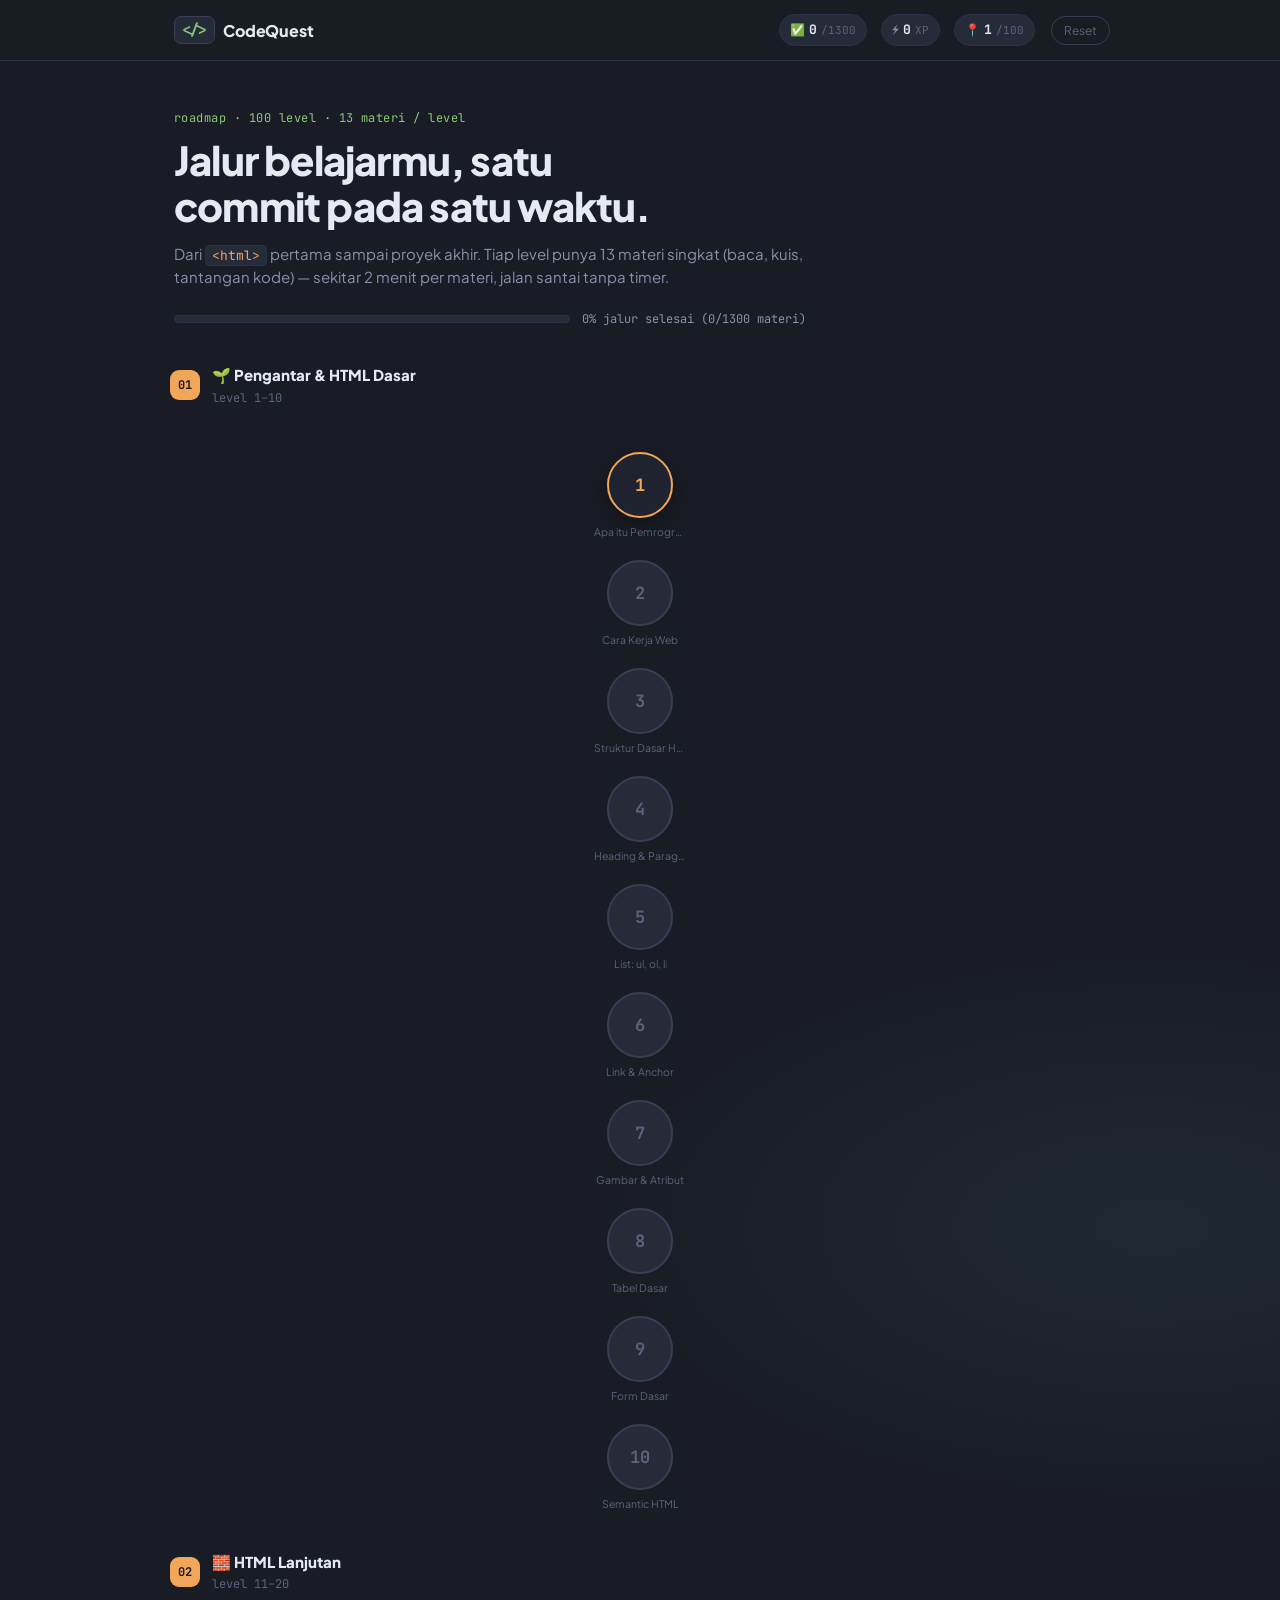
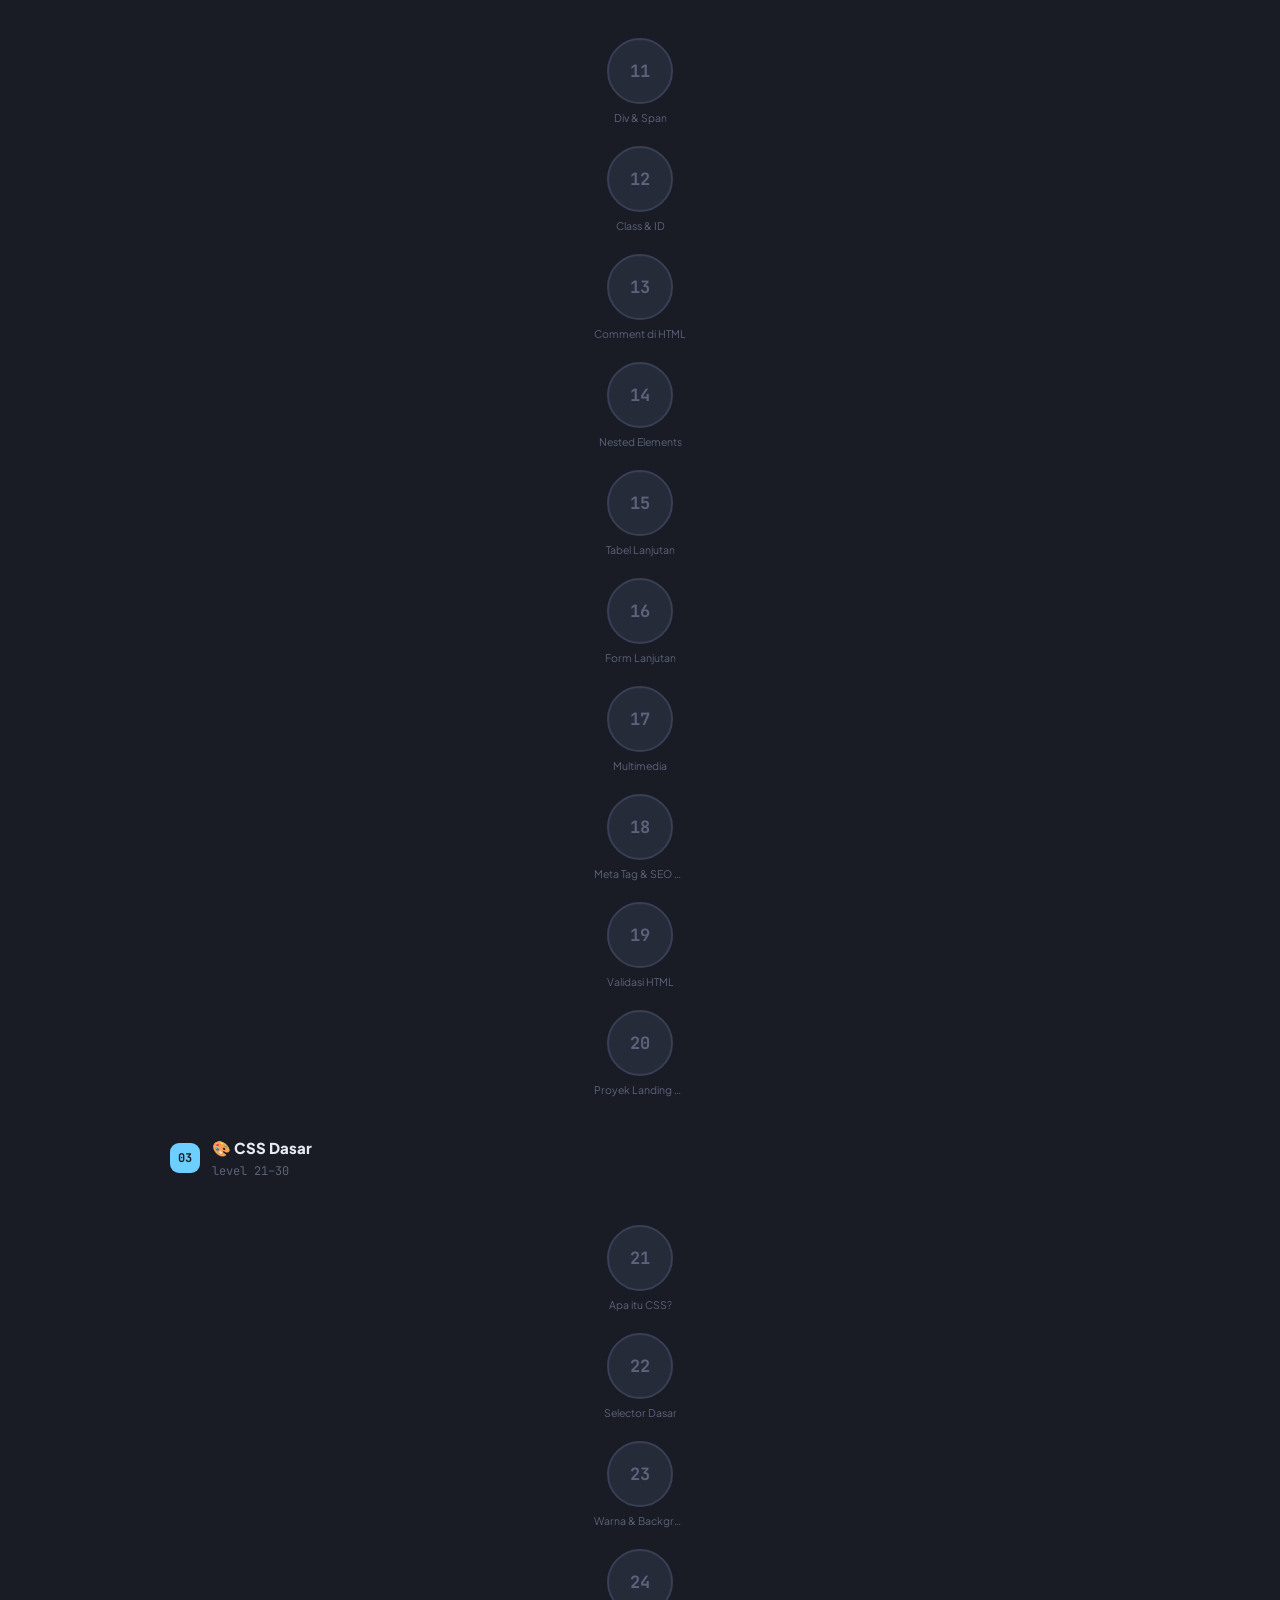
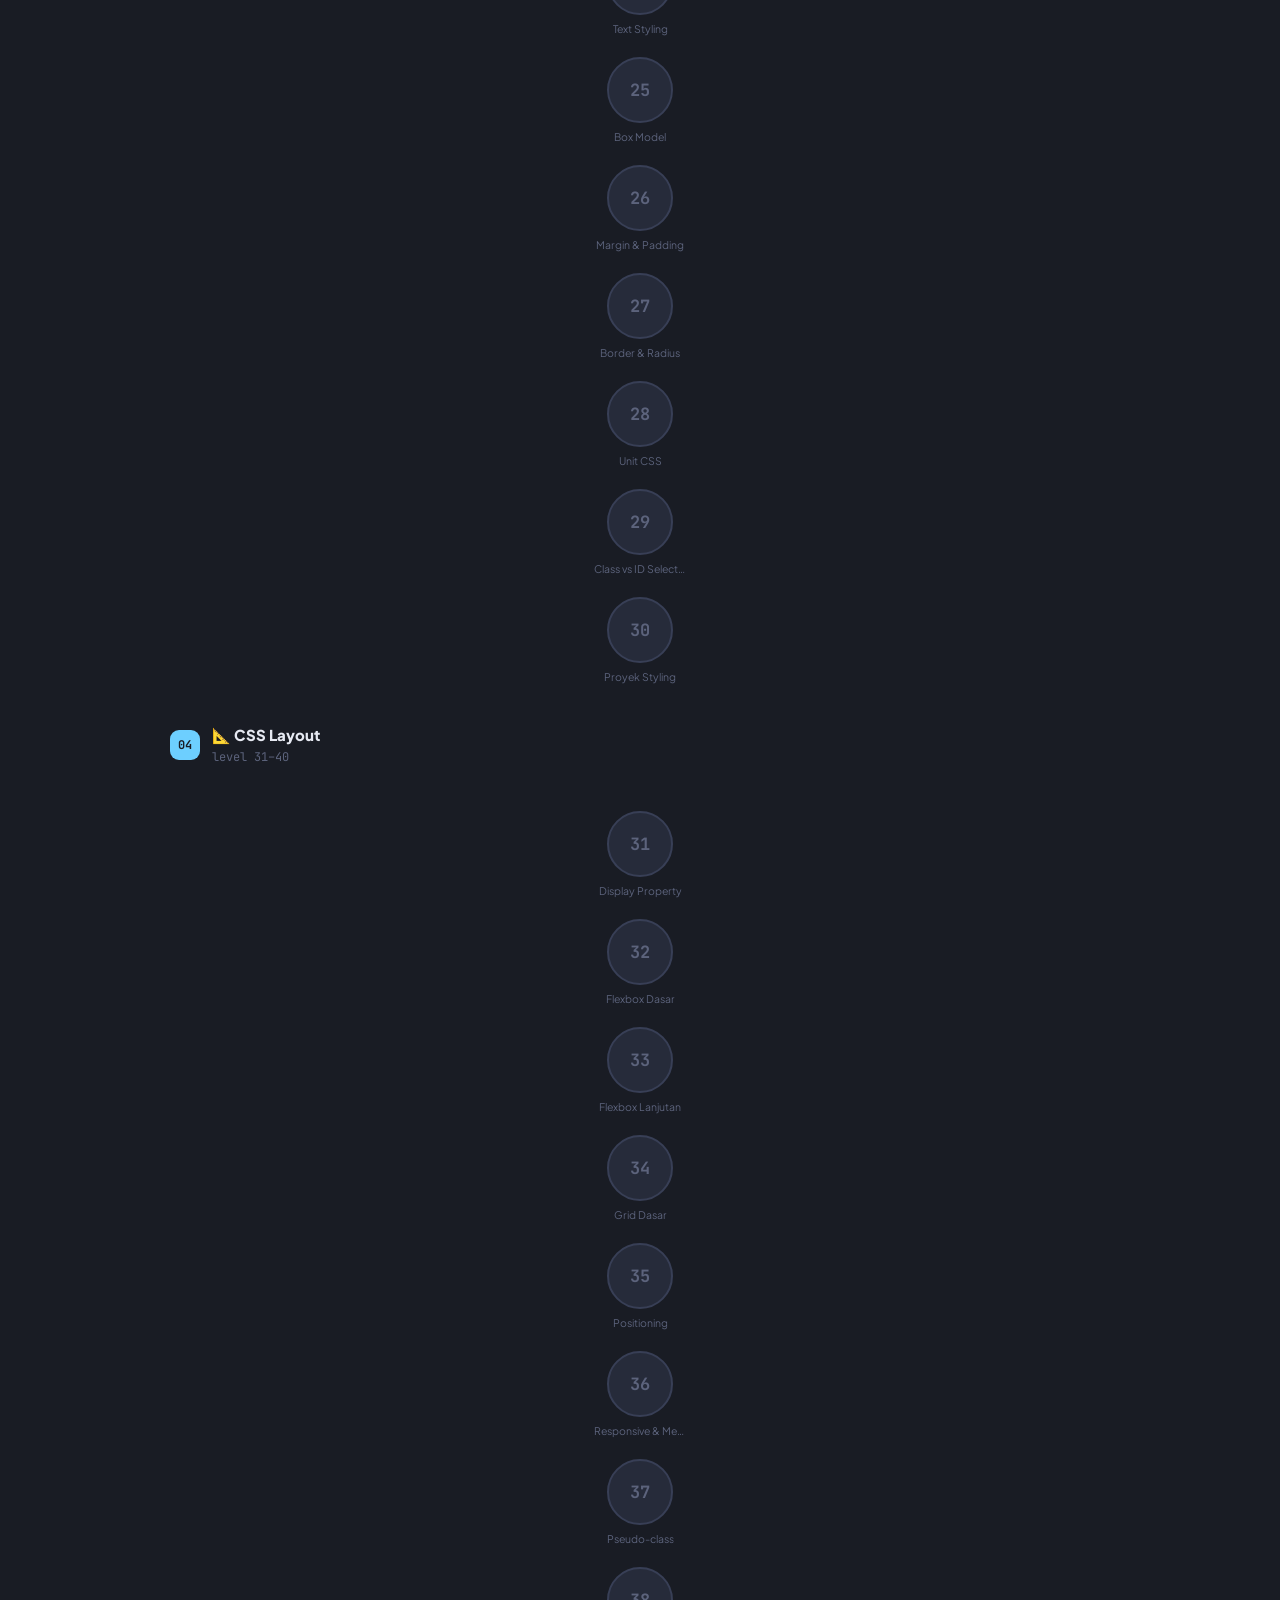
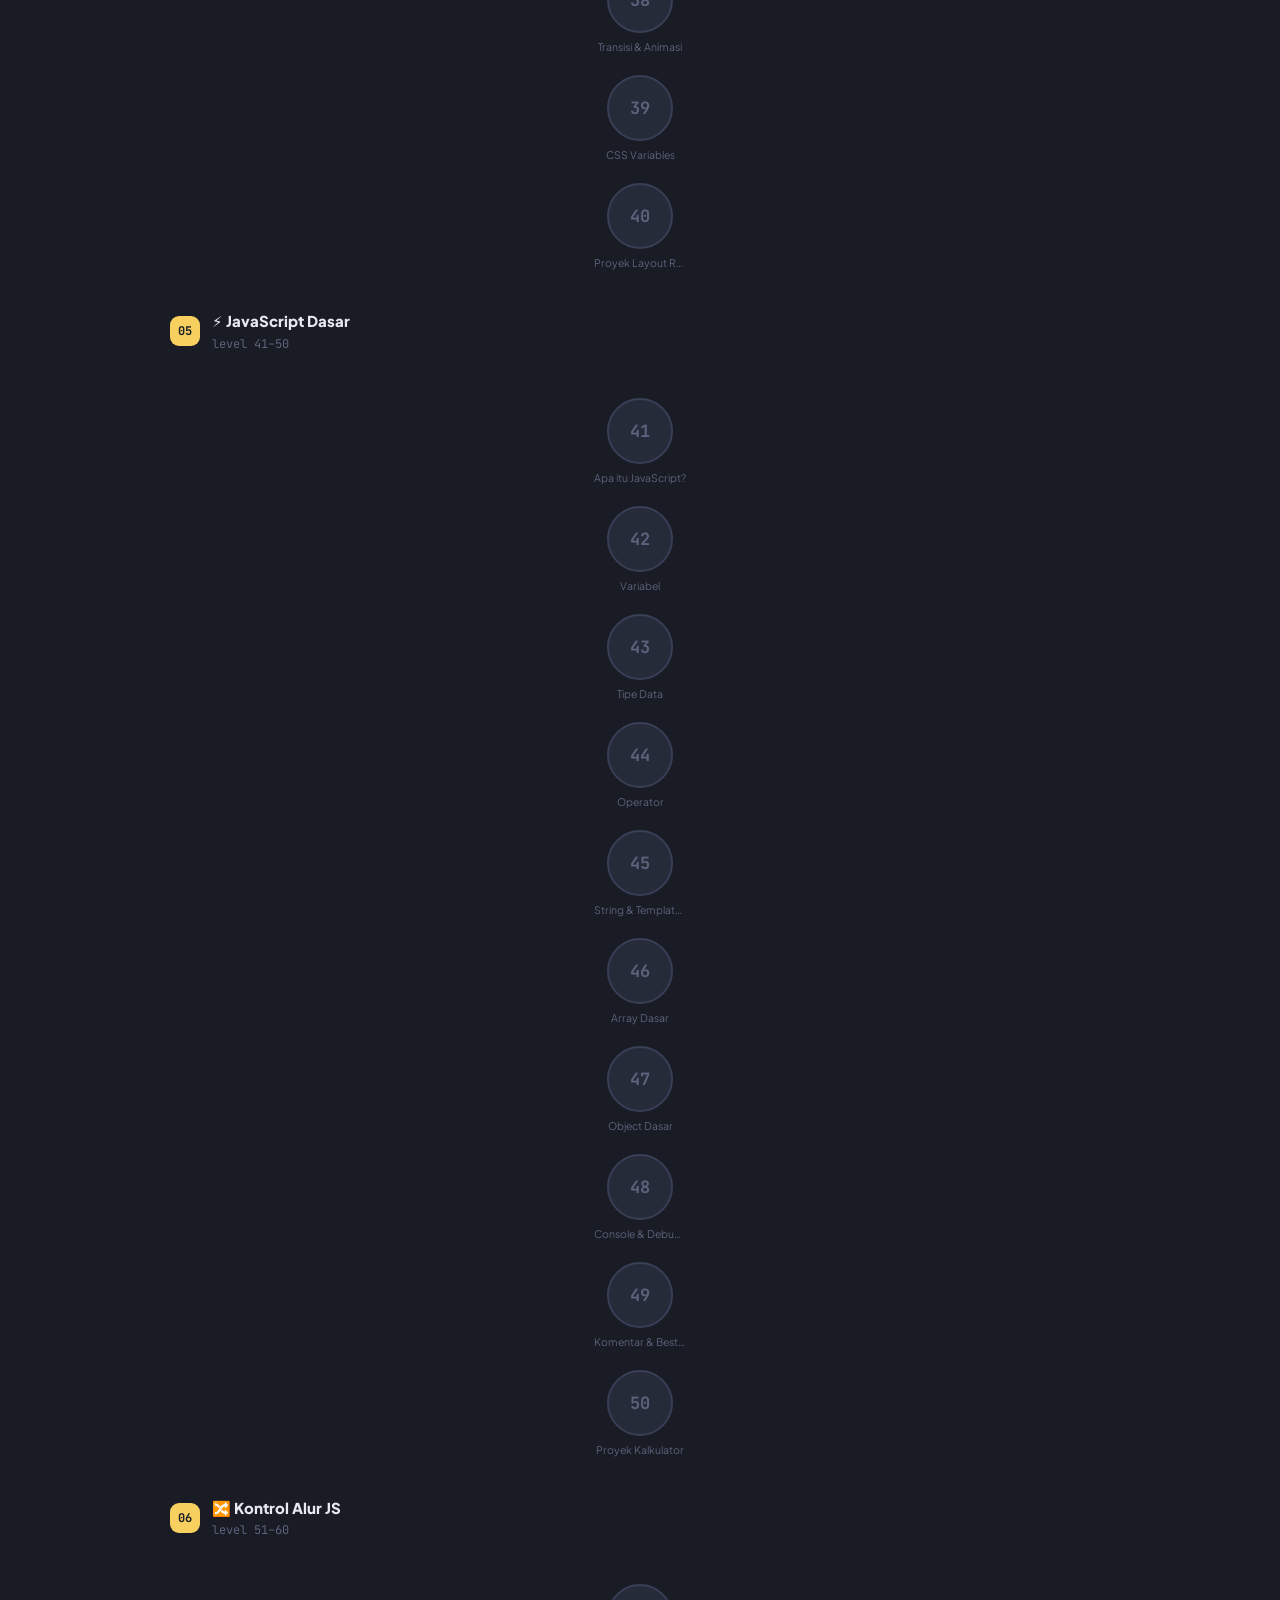
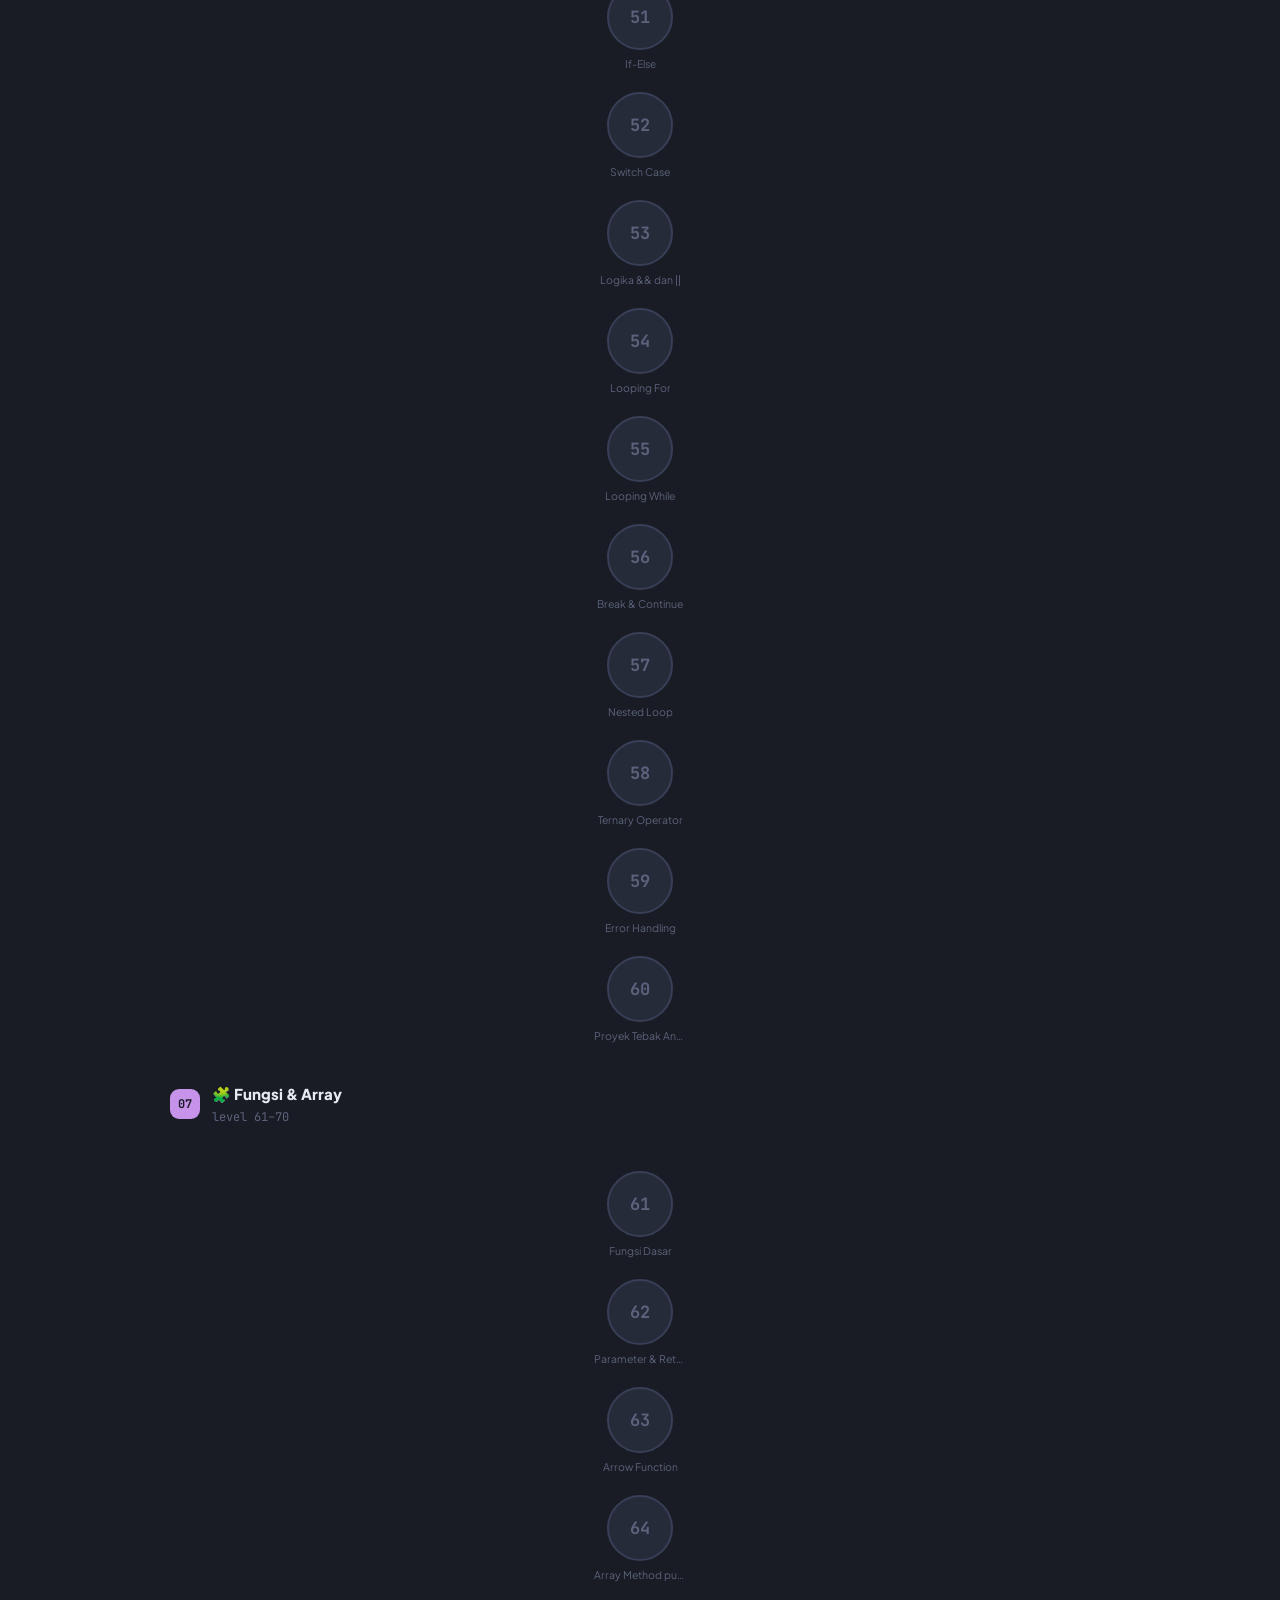
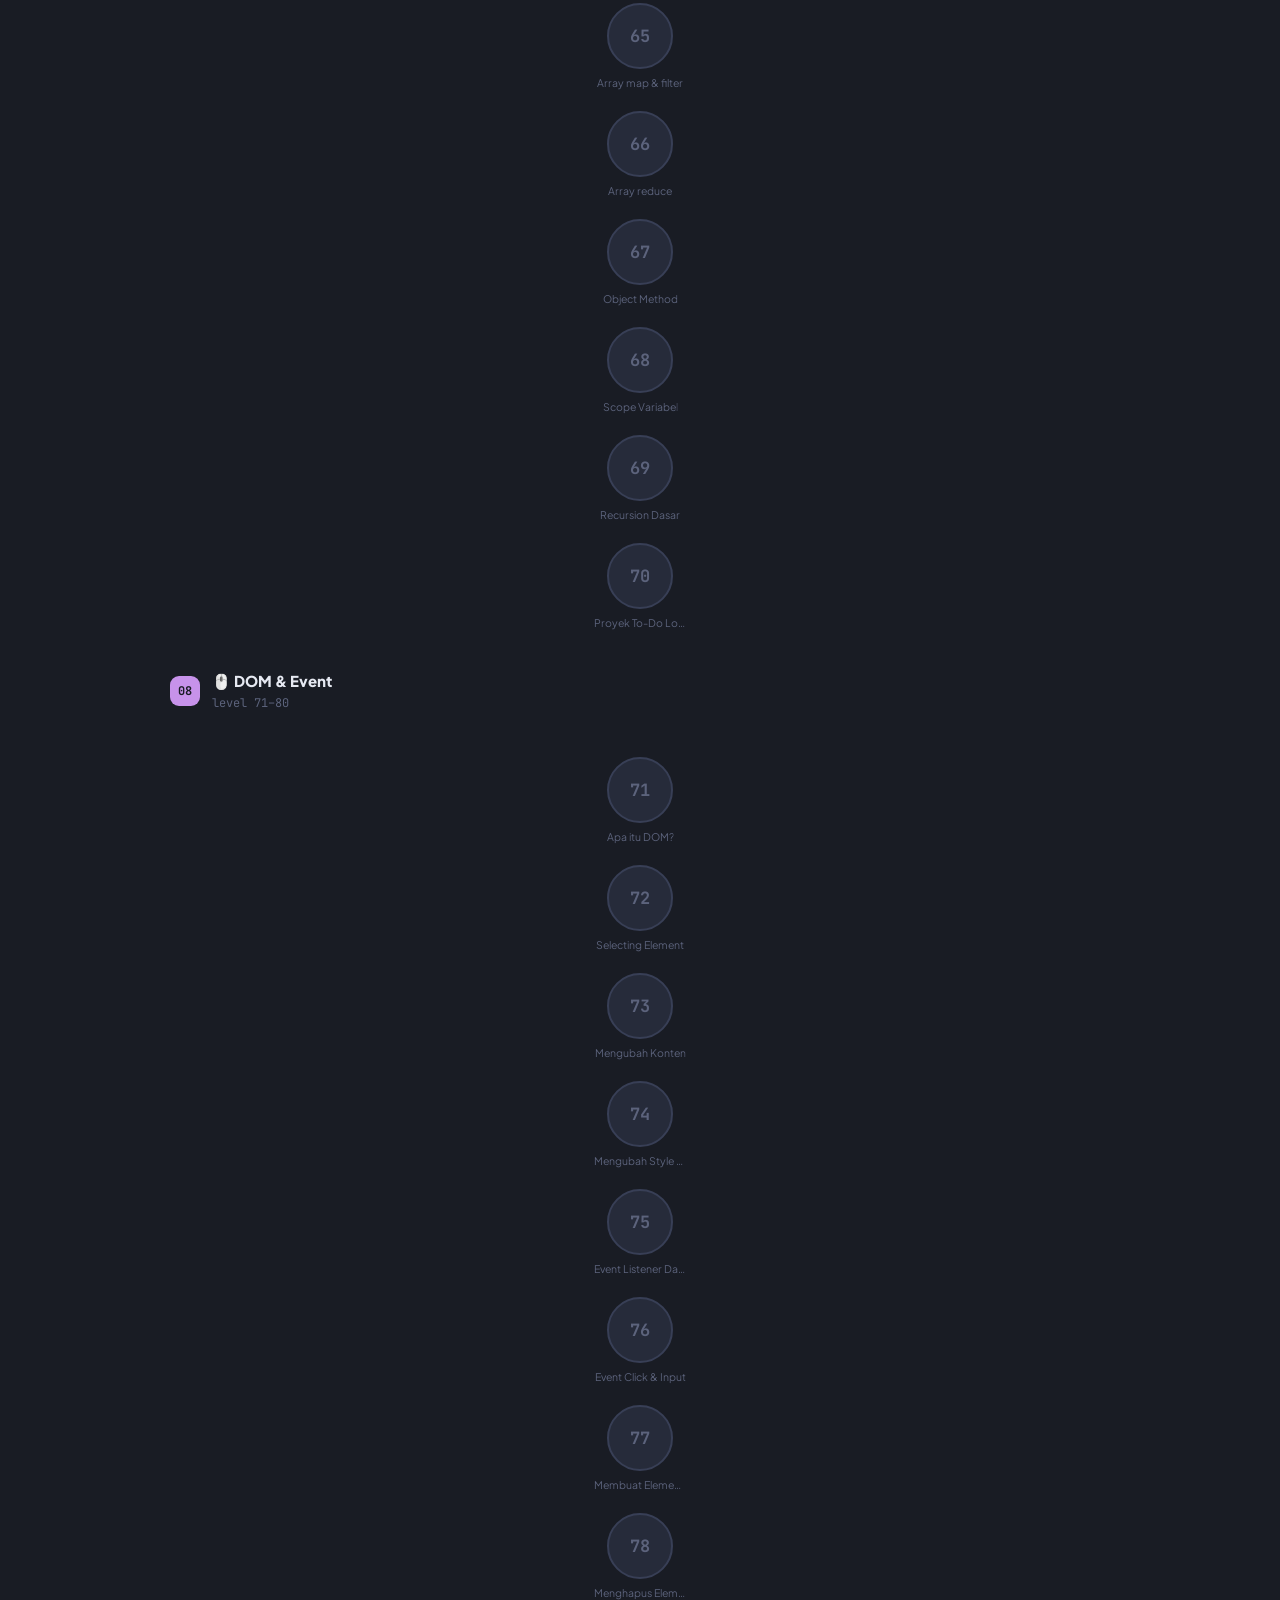
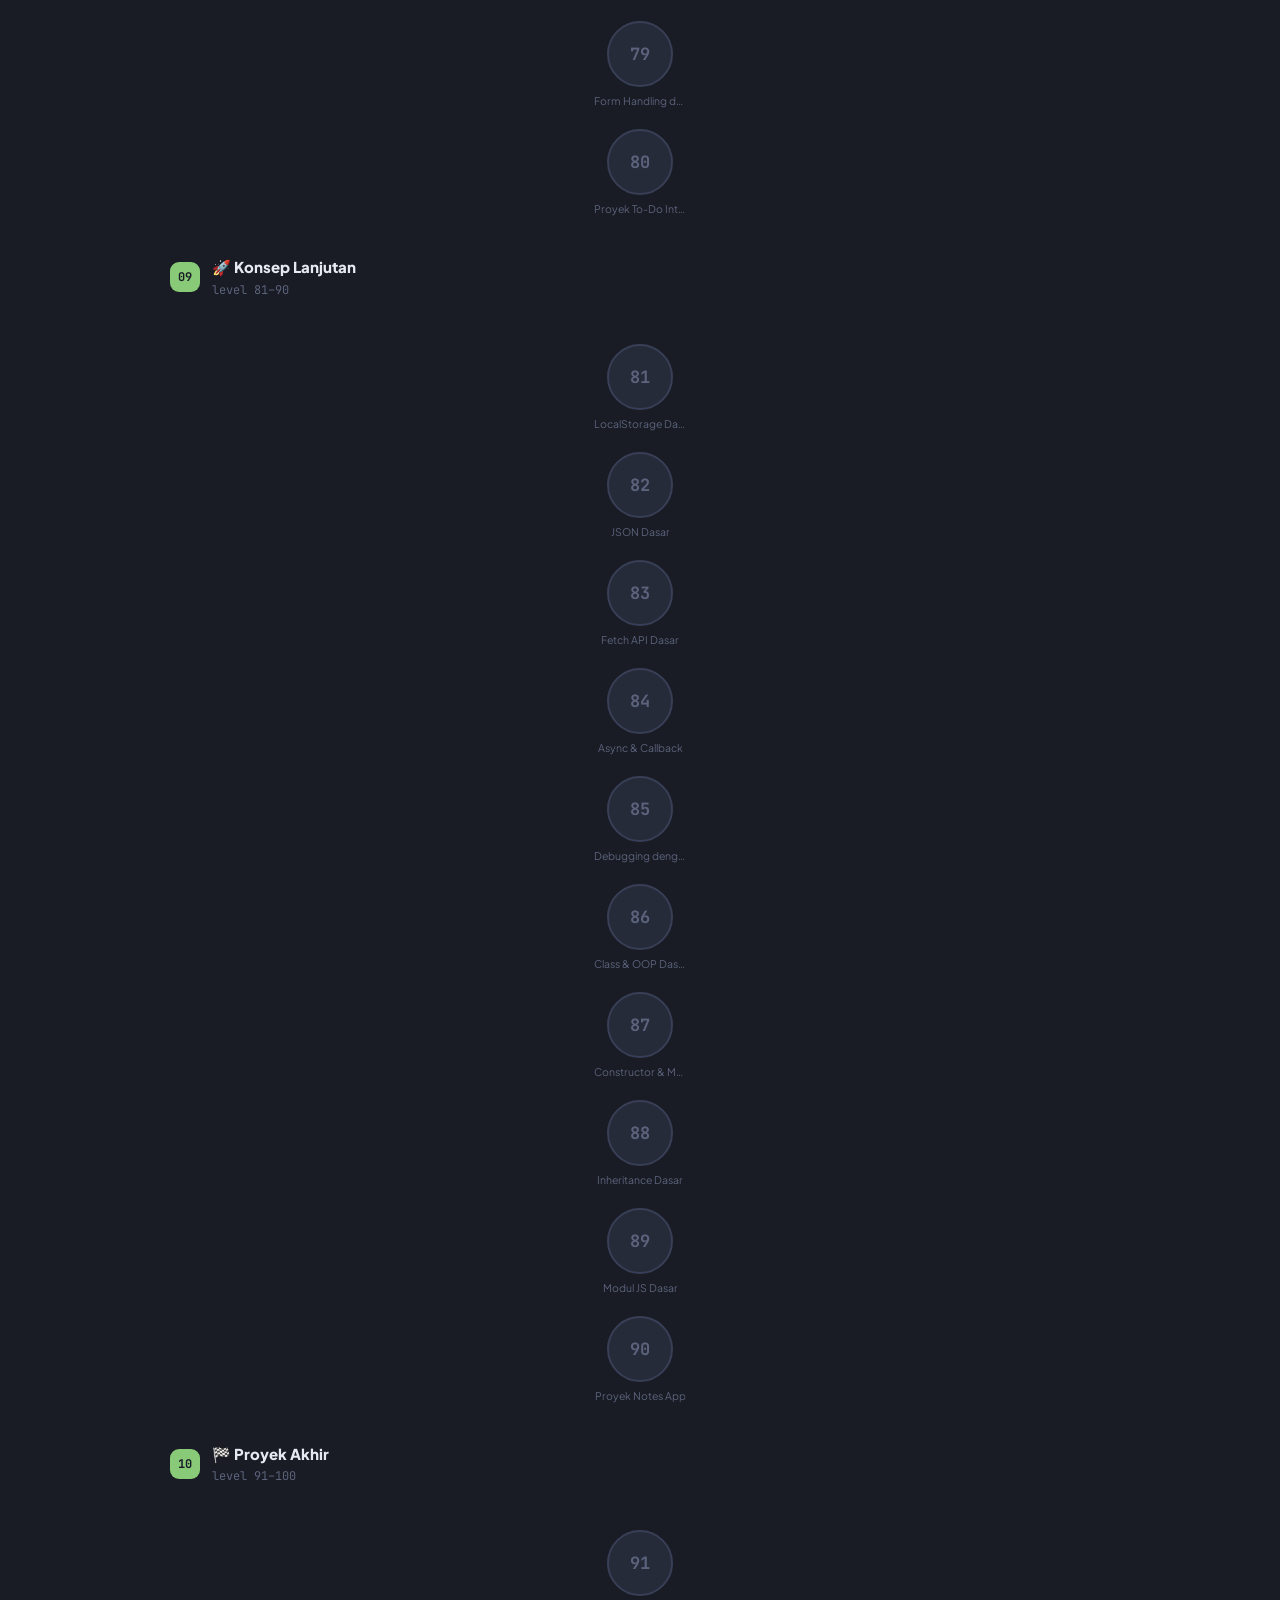
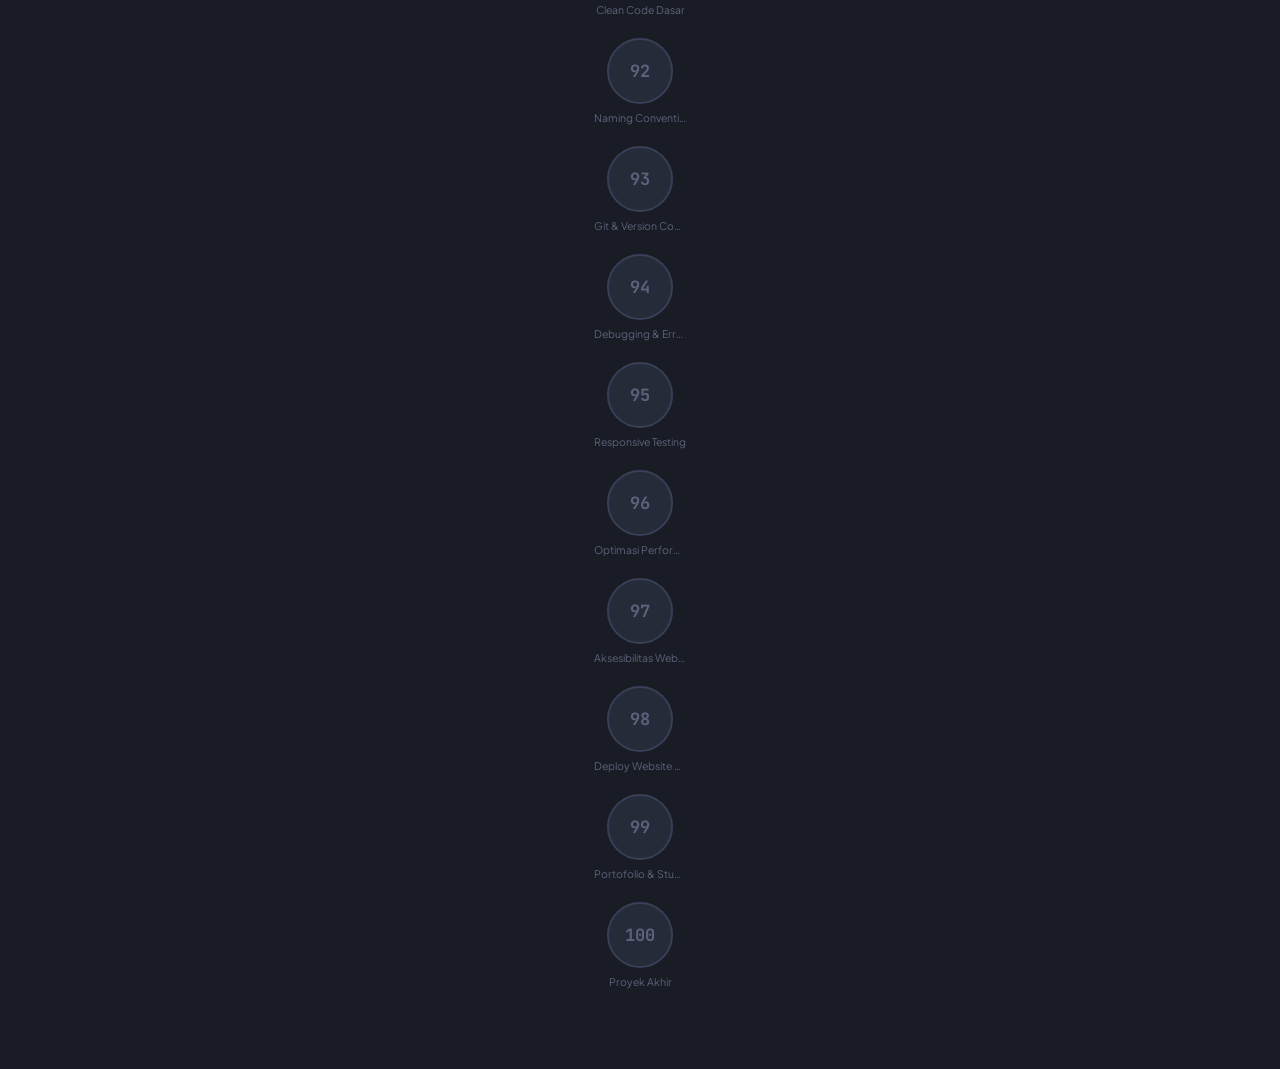
==== index.html @ 6130894a "Add files via upload" ====
<!DOCTYPE html>
<html lang="id">
<head>
<meta charset="UTF-8">
<meta name="viewport" content="width=device-width, initial-scale=1.0">
<title>CodeQuest — Roadmap Belajar Coding</title>
<link rel="preconnect" href="https://fonts.googleapis.com">
<link rel="preconnect" href="https://fonts.gstatic.com" crossorigin>
<link href="https://fonts.googleapis.com/css2?family=JetBrains+Mono:wght@400;500;600;700&family=Plus+Jakarta+Sans:wght@400;500;600;700;800&display=swap" rel="stylesheet">
<link rel="stylesheet" href="style.css">
</head>
<body>

<!-- ===================== TOP BAR ===================== -->
<header class="topbar">
  <div class="topbar-inner">
    <button class="brand" id="btn-home" type="button">
      <span class="brand-mark">&lt;/&gt;</span>
      <span class="brand-name">CodeQuest</span>
    </button>
    <div class="topbar-stats">
      <div class="stat" title="Total materi selesai">
        <span class="stat-icon">✅</span>
        <span id="stat-materi">0</span><span class="stat-suffix">/1300</span>
      </div>
      <div class="stat" title="XP terkumpul">
        <span class="stat-icon">⚡</span>
        <span id="stat-xp">0</span><span class="stat-suffix">XP</span>
      </div>
      <div class="stat" title="Level saat ini">
        <span class="stat-icon">📍</span>
        <span id="stat-level">1</span><span class="stat-suffix">/100</span>
      </div>
    </div>
    <button class="btn-reset" id="btn-reset" type="button" title="Reset progres">Reset</button>
  </div>
</header>

<!-- ===================== ROADMAP VIEW ===================== -->
<main id="roadmap-view" class="view">
  <section class="hero">
    <p class="hero-eyebrow">roadmap · 100 level · 13 materi / level</p>
    <h1 class="hero-title">Jalur belajarmu, satu commit&nbsp;pada&nbsp;satu&nbsp;waktu.</h1>
    <p class="hero-sub">Dari <code>&lt;html&gt;</code> pertama sampai proyek akhir. Tiap level punya 13 materi singkat (baca, kuis, tantangan kode) — sekitar 2 menit per materi, jalan santai tanpa timer.</p>
    <div class="hero-progress">
      <div class="hero-progress-track"><div class="hero-progress-fill" id="hero-progress-fill"></div></div>
      <span id="hero-progress-label">0% jalur selesai</span>
    </div>
  </section>

  <div class="roadmap-wrap" id="roadmap-wrap">
    <!-- world groups + snake path di-render lewat JS -->
  </div>
</main>

<!-- ===================== LEVEL VIEW ===================== -->
<main id="level-view" class="view view-hidden">
  <div class="level-header">
    <button class="btn-back" id="btn-back" type="button">← Kembali ke roadmap</button>
    <div class="level-header-meta">
      <span class="level-world-tag" id="level-world-tag">World</span>
      <h2 id="level-title">Judul Level</h2>
    </div>
    <div class="level-progress">
      <div class="level-progress-track"><div class="level-progress-fill" id="level-progress-fill"></div></div>
      <span id="level-progress-label">0/13 materi</span>
    </div>
  </div>

  <div class="level-body">
    <nav class="materi-rail" id="materi-rail" aria-label="Daftar materi"></nav>

    <section class="materi-panel" id="materi-panel">
      <!-- konten materi aktif di-render lewat JS -->
    </section>
  </div>
</main>

<!-- ===================== LEVEL COMPLETE OVERLAY ===================== -->
<div class="overlay-hidden" id="complete-overlay">
  <div class="complete-card">
    <div class="complete-emoji">🎉</div>
    <h3>Level selesai!</h3>
    <p id="complete-text">Kamu menyelesaikan semua 13 materi di level ini.</p>
    <div class="complete-actions">
      <button class="btn-secondary" id="btn-complete-roadmap" type="button">Lihat roadmap</button>
      <button class="btn-primary" id="btn-complete-next" type="button">Lanjut level berikutnya →</button>
    </div>
  </div>
</div>

<script src="data.js"></script>
<script src="script.js"></script>
</body>
</html>
---- style.css ----
/* =========================================================
   CodeQuest — Stylesheet
   Tema: editor kode gelap (One-Dark inspired), path roadmap
   digambar seperti jejak commit / trace sirkuit yang berkelok.
   ========================================================= */

:root {
  --bg: #191c24;
  --bg-soft: #1f2330;
  --surface: #262b3a;
  --surface-hover: #2e3547;
  --surface-raised: #313850;
  --border: #383f56;
  --border-soft: #2c3247;

  --text: #e6e9f2;
  --text-muted: #8991ab;
  --text-faint: #5c637c;

  --purple: #c792ea;
  --green: #89ca78;
  --blue: #6dcfff;
  --orange: #f2a65a;
  --yellow: #f7d060;
  --red: #f07178;

  --font-display: "JetBrains Mono", ui-monospace, monospace;
  --font-body: "Plus Jakarta Sans", system-ui, sans-serif;

  --radius-sm: 8px;
  --radius-md: 14px;
  --radius-lg: 22px;

  --shadow-card: 0 8px 24px rgba(0,0,0,0.28);
  --node-size: 66px;
  --row-height: 108px;
}

* { box-sizing: border-box; }

html { scroll-behavior: smooth; }

body {
  margin: 0;
  background:
    radial-gradient(1200px 600px at 15% -10%, rgba(199,146,234,0.08), transparent 60%),
    radial-gradient(1000px 500px at 90% 10%, rgba(109,207,255,0.07), transparent 55%),
    var(--bg);
  color: var(--text);
  font-family: var(--font-body);
  line-height: 1.5;
  -webkit-font-smoothing: antialiased;
}

code, .mono { font-family: var(--font-display); }

a { color: inherit; }

button {
  font-family: inherit;
  cursor: pointer;
}

:focus-visible {
  outline: 2px solid var(--blue);
  outline-offset: 2px;
  border-radius: 6px;
}

@media (prefers-reduced-motion: reduce) {
  *, *::before, *::after {
    animation-duration: 0.001ms !important;
    animation-iteration-count: 1 !important;
    transition-duration: 0.001ms !important;
    scroll-behavior: auto !important;
  }
}

/* ===================== TOP BAR ===================== */

.topbar {
  position: sticky;
  top: 0;
  z-index: 40;
  background: rgba(25, 28, 36, 0.86);
  backdrop-filter: blur(10px);
  border-bottom: 1px solid var(--border-soft);
}

.topbar-inner {
  max-width: 980px;
  margin: 0 auto;
  padding: 12px 20px;
  display: flex;
  align-items: center;
  gap: 16px;
}

.brand {
  display: flex;
  align-items: center;
  gap: 8px;
  background: none;
  border: none;
  color: var(--text);
  padding: 4px;
}

.brand-mark {
  font-family: var(--font-display);
  font-weight: 700;
  color: var(--green);
  font-size: 15px;
  background: var(--surface);
  border: 1px solid var(--border);
  border-radius: 7px;
  padding: 3px 6px;
}

.brand-name {
  font-weight: 800;
  font-size: 16px;
  letter-spacing: -0.01em;
}

.topbar-stats {
  display: flex;
  gap: 14px;
  margin-left: auto;
  flex-wrap: wrap;
}

.stat {
  display: flex;
  align-items: baseline;
  gap: 4px;
  font-family: var(--font-display);
  font-size: 13px;
  color: var(--text-muted);
  background: var(--surface);
  border: 1px solid var(--border-soft);
  padding: 5px 10px;
  border-radius: 20px;
}

.stat #stat-materi, .stat #stat-xp, .stat #stat-level {
  color: var(--text);
  font-weight: 700;
}

.stat-icon { font-size: 12px; }
.stat-suffix { color: var(--text-faint); font-size: 11px; }

.btn-reset {
  background: transparent;
  border: 1px solid var(--border);
  color: var(--text-faint);
  font-size: 12px;
  padding: 6px 12px;
  border-radius: 20px;
  transition: color .15s, border-color .15s;
}
.btn-reset:hover { color: var(--red); border-color: var(--red); }

/* ===================== VIEWS ===================== */

.view { max-width: 980px; margin: 0 auto; padding: 0 20px 80px; }
.view-hidden { display: none; }

/* ===================== HERO ===================== */

.hero { padding: 48px 4px 28px; max-width: 640px; }

.hero-eyebrow {
  font-family: var(--font-display);
  font-size: 12px;
  color: var(--green);
  letter-spacing: 0.04em;
  margin: 0 0 10px;
}

.hero-title {
  font-size: clamp(28px, 4vw, 40px);
  line-height: 1.15;
  letter-spacing: -0.02em;
  margin: 0 0 14px;
  font-weight: 800;
}

.hero-sub {
  color: var(--text-muted);
  font-size: 15px;
  margin: 0 0 22px;
}
.hero-sub code {
  background: var(--surface);
  border: 1px solid var(--border-soft);
  padding: 1px 6px;
  border-radius: 5px;
  color: var(--orange);
  font-size: 13px;
}

.hero-progress { display: flex; align-items: center; gap: 12px; }
.hero-progress-track {
  flex: 1;
  height: 8px;
  background: var(--surface);
  border: 1px solid var(--border-soft);
  border-radius: 20px;
  overflow: hidden;
}
.hero-progress-fill {
  height: 100%;
  width: 0%;
  background: linear-gradient(90deg, var(--green), var(--blue));
  border-radius: 20px;
  transition: width .4s ease;
}
#hero-progress-label {
  font-family: var(--font-display);
  font-size: 12px;
  color: var(--text-muted);
  white-space: nowrap;
}

/* ===================== ROADMAP ===================== */

.roadmap-wrap { display: flex; flex-direction: column; gap: 6px; }

.world-banner {
  display: flex;
  align-items: center;
  gap: 12px;
  margin: 34px 0 18px;
}
.world-banner:first-child { margin-top: 8px; }

.world-banner-index {
  font-family: var(--font-display);
  font-size: 12px;
  color: var(--bg);
  background: var(--world-color, var(--purple));
  width: 30px; height: 30px;
  border-radius: 9px;
  display: flex; align-items: center; justify-content: center;
  font-weight: 700;
  flex-shrink: 0;
}
.world-banner-text { flex: 1; }
.world-banner-name { font-weight: 800; font-size: 15px; margin: 0; }
.world-banner-sub { margin: 2px 0 0; font-size: 12px; color: var(--text-faint); font-family: var(--font-display); }
.world-banner-line {
  flex: 1;
  height: 1px;
  background: linear-gradient(90deg, var(--border), transparent);
  display: none;
}

.world-track {
  position: relative;
  margin: 0 auto;
}

.world-track svg { position: absolute; top: 0; left: 0; width: 100%; height: 100%; z-index: 0; }

.node {
  position: absolute;
  width: var(--node-size);
  height: var(--node-size);
  transform: translate(-50%, -50%);
  z-index: 1;
}

.node-btn {
  width: 100%; height: 100%;
  border-radius: 50%;
  border: none;
  display: flex;
  align-items: center;
  justify-content: center;
  font-family: var(--font-display);
  font-weight: 700;
  font-size: 17px;
  position: relative;
  transition: transform .15s ease;
  box-shadow: var(--shadow-card);
}
.node-btn:hover { transform: scale(1.06); }
.node-btn:active { transform: scale(0.97); }

.node--locked .node-btn {
  background: var(--surface);
  border: 2px solid var(--border);
  color: var(--text-faint);
  cursor: not-allowed;
  box-shadow: none;
}
.node--locked .node-btn:hover { transform: none; }

.node--current .node-btn {
  background: var(--bg-soft);
  border: 2.5px solid var(--node-color, var(--blue));
  color: var(--node-color, var(--blue));
  animation: pulse-ring 2.4s ease-in-out infinite;
}

.node--completed .node-btn {
  background: var(--node-color, var(--green));
  color: var(--bg);
  border: 2px solid transparent;
}

.node-check {
  position: absolute;
  bottom: -3px;
  right: -3px;
  background: var(--green);
  color: var(--bg);
  width: 20px; height: 20px;
  border-radius: 50%;
  display: flex; align-items: center; justify-content: center;
  font-size: 11px;
  border: 2px solid var(--bg);
}

.node-label {
  position: absolute;
  top: calc(100% + 6px);
  left: 50%;
  transform: translateX(-50%);
  font-size: 10.5px;
  color: var(--text-faint);
  white-space: nowrap;
  max-width: 92px;
  overflow: hidden;
  text-overflow: ellipsis;
  text-align: center;
}

@keyframes pulse-ring {
  0%, 100% { box-shadow: 0 0 0 0 rgba(109,207,255,0.35); }
  50% { box-shadow: 0 0 0 8px rgba(109,207,255,0); }
}

/* ===================== LEVEL VIEW ===================== */

.level-header { padding-top: 26px; }

.btn-back {
  background: none;
  border: none;
  color: var(--text-muted);
  font-size: 13px;
  padding: 6px 0;
  margin-bottom: 14px;
}
.btn-back:hover { color: var(--blue); }

.level-header-meta { display: flex; align-items: baseline; gap: 10px; flex-wrap: wrap; }

.level-world-tag {
  font-family: var(--font-display);
  font-size: 11px;
  padding: 3px 9px;
  border-radius: 20px;
  background: var(--surface);
  border: 1px solid var(--border-soft);
  color: var(--world-color, var(--purple));
}

#level-title { font-size: 24px; margin: 0; font-weight: 800; letter-spacing: -0.01em; }

.level-progress { display: flex; align-items: center; gap: 10px; margin: 14px 0 26px; }
.level-progress-track {
  flex: 1; height: 8px; background: var(--surface); border: 1px solid var(--border-soft);
  border-radius: 20px; overflow: hidden;
}
.level-progress-fill {
  height: 100%; width: 0%;
  background: linear-gradient(90deg, var(--yellow), var(--orange));
  border-radius: 20px; transition: width .3s ease;
}
#level-progress-label { font-family: var(--font-display); font-size: 12px; color: var(--text-muted); white-space: nowrap; }

.level-body { display: grid; grid-template-columns: 230px 1fr; gap: 20px; align-items: start; }

.materi-rail {
  display: flex;
  flex-direction: column;
  gap: 4px;
  background: var(--bg-soft);
  border: 1px solid var(--border-soft);
  border-radius: var(--radius-md);
  padding: 8px;
  position: sticky;
  top: 76px;
  max-height: calc(100vh - 100px);
  overflow-y: auto;
}

.rail-item {
  display: flex;
  align-items: center;
  gap: 9px;
  background: none;
  border: none;
  color: var(--text-muted);
  text-align: left;
  padding: 9px 10px;
  border-radius: var(--radius-sm);
  font-size: 12.5px;
}
.rail-item:hover { background: var(--surface); color: var(--text); }
.rail-item.active { background: var(--surface-raised); color: var(--text); }

.rail-num {
  font-family: var(--font-display);
  font-size: 10px;
  width: 20px; height: 20px;
  border-radius: 50%;
  display: flex; align-items: center; justify-content: center;
  background: var(--surface);
  border: 1px solid var(--border);
  color: var(--text-faint);
  flex-shrink: 0;
}
.rail-item.done .rail-num { background: var(--green); color: var(--bg); border-color: transparent; }
.rail-item.active .rail-num { background: var(--blue); color: var(--bg); border-color: transparent; }

.rail-type-icon { font-size: 12px; flex-shrink: 0; opacity: .8; }
.rail-title { overflow: hidden; text-overflow: ellipsis; white-space: nowrap; }

.materi-panel {
  background: var(--bg-soft);
  border: 1px solid var(--border-soft);
  border-radius: var(--radius-lg);
  padding: 26px 28px 24px;
  min-height: 420px;
  box-shadow: var(--shadow-card);
}

.materi-kicker {
  display: flex; align-items: center; gap: 8px;
  font-family: var(--font-display);
  font-size: 11px;
  color: var(--text-faint);
  margin-bottom: 10px;
  text-transform: uppercase;
  letter-spacing: .04em;
}
.materi-kicker .pill {
  padding: 2px 8px; border-radius: 20px; border: 1px solid var(--border);
}
.pill--reading { color: var(--purple); }
.pill--quiz { color: var(--blue); }
.pill--challenge { color: var(--orange); }

.materi-h { font-size: 20px; font-weight: 800; margin: 0 0 16px; }

.materi-body { color: var(--text-muted); font-size: 14.5px; white-space: pre-line; margin-bottom: 16px; }
.materi-body strong { color: var(--text); }

.code-block {
  background: var(--bg);
  border: 1px solid var(--border-soft);
  border-radius: var(--radius-sm);
  padding: 14px 16px;
  font-family: var(--font-display);
  font-size: 13px;
  color: var(--green);
  overflow-x: auto;
  white-space: pre;
  margin-bottom: 16px;
  line-height: 1.55;
}

.quiz-opts { display: flex; flex-direction: column; gap: 9px; margin-bottom: 16px; }

.quiz-opt {
  text-align: left;
  background: var(--surface);
  border: 1.5px solid var(--border-soft);
  color: var(--text);
  padding: 12px 14px;
  border-radius: var(--radius-sm);
  font-size: 14px;
  display: flex;
  align-items: center;
  gap: 10px;
  transition: border-color .15s, background .15s;
}
.quiz-opt:hover:not(:disabled) { border-color: var(--blue); }
.quiz-opt-letter {
  font-family: var(--font-display);
  font-size: 11px;
  width: 22px; height: 22px;
  border-radius: 6px;
  background: var(--bg);
  border: 1px solid var(--border);
  display: flex; align-items: center; justify-content: center;
  flex-shrink: 0;
  color: var(--text-faint);
}
.quiz-opt.correct { border-color: var(--green); background: rgba(137,202,120,0.1); }
.quiz-opt.correct .quiz-opt-letter { background: var(--green); color: var(--bg); border-color: transparent; }
.quiz-opt.wrong { border-color: var(--red); background: rgba(240,113,120,0.1); }
.quiz-opt.wrong .quiz-opt-letter { background: var(--red); color: var(--bg); border-color: transparent; }
.quiz-opt:disabled { cursor: default; }

.challenge-prompt { font-size: 14.5px; color: var(--text-muted); margin-bottom: 14px; }

.code-input {
  width: 100%;
  min-height: 120px;
  background: var(--bg);
  border: 1.5px solid var(--border-soft);
  border-radius: var(--radius-sm);
  color: var(--text);
  font-family: var(--font-display);
  font-size: 13px;
  padding: 14px 16px;
  resize: vertical;
  line-height: 1.6;
  margin-bottom: 10px;
}
.code-input:focus { border-color: var(--blue); outline: none; }

.challenge-hint {
  font-size: 12.5px;
  color: var(--text-faint);
  margin-bottom: 14px;
  display: none;
}
.challenge-hint.show { display: block; }

.feedback {
  padding: 11px 14px;
  border-radius: var(--radius-sm);
  font-size: 13.5px;
  margin-bottom: 14px;
  display: none;
}
.feedback.show { display: block; }
.feedback.ok { background: rgba(137,202,120,0.12); color: var(--green); border: 1px solid rgba(137,202,120,0.3); }
.feedback.bad { background: rgba(240,113,120,0.12); color: var(--red); border: 1px solid rgba(240,113,120,0.3); }

.materi-actions { display: flex; gap: 10px; flex-wrap: wrap; margin-top: 6px; }

.btn-primary, .btn-secondary, .btn-ghost {
  font-size: 13.5px;
  font-weight: 700;
  padding: 11px 20px;
  border-radius: 20px;
  border: none;
}
.btn-primary { background: var(--green); color: var(--bg); }
.btn-primary:hover { filter: brightness(1.08); }
.btn-primary:disabled { background: var(--surface); color: var(--text-faint); cursor: not-allowed; }
.btn-secondary { background: var(--surface); color: var(--text); border: 1px solid var(--border); }
.btn-secondary:hover { border-color: var(--blue); }
.btn-ghost { background: none; color: var(--text-faint); border: 1px solid var(--border-soft); }
.btn-ghost:hover { color: var(--text); }

/* ===================== COMPLETE OVERLAY ===================== */

.overlay-hidden { display: none; }

#complete-overlay:not(.overlay-hidden) {
  position: fixed; inset: 0; z-index: 60;
  background: rgba(15,17,23,0.72);
  backdrop-filter: blur(4px);
  display: flex; align-items: center; justify-content: center;
  padding: 20px;
}

.complete-card {
  background: var(--bg-soft);
  border: 1px solid var(--border-soft);
  border-radius: var(--radius-lg);
  padding: 36px 30px;
  max-width: 380px;
  text-align: center;
  box-shadow: var(--shadow-card);
  animation: pop-in .25s ease;
}
@keyframes pop-in { from { transform: scale(.92); opacity: 0; } to { transform: scale(1); opacity: 1; } }

.complete-emoji { font-size: 40px; margin-bottom: 10px; }
.complete-card h3 { margin: 0 0 8px; font-size: 20px; }
.complete-card p { color: var(--text-muted); font-size: 14px; margin: 0 0 22px; }
.complete-actions { display: flex; gap: 10px; justify-content: center; flex-wrap: wrap; }

/* ===================== RESPONSIVE ===================== */

@media (max-width: 720px) {
  .level-body { grid-template-columns: 1fr; }
  .materi-rail {
    position: static;
    flex-direction: row;
    overflow-x: auto;
    max-height: none;
  }
  .rail-item { flex-shrink: 0; }
  .rail-title { display: none; }
  .topbar-stats { gap: 8px; }
  .stat { padding: 4px 8px; font-size: 11px; }
  :root { --node-size: 56px; --row-height: 92px; }
  .materi-panel { padding: 20px 18px; }
}
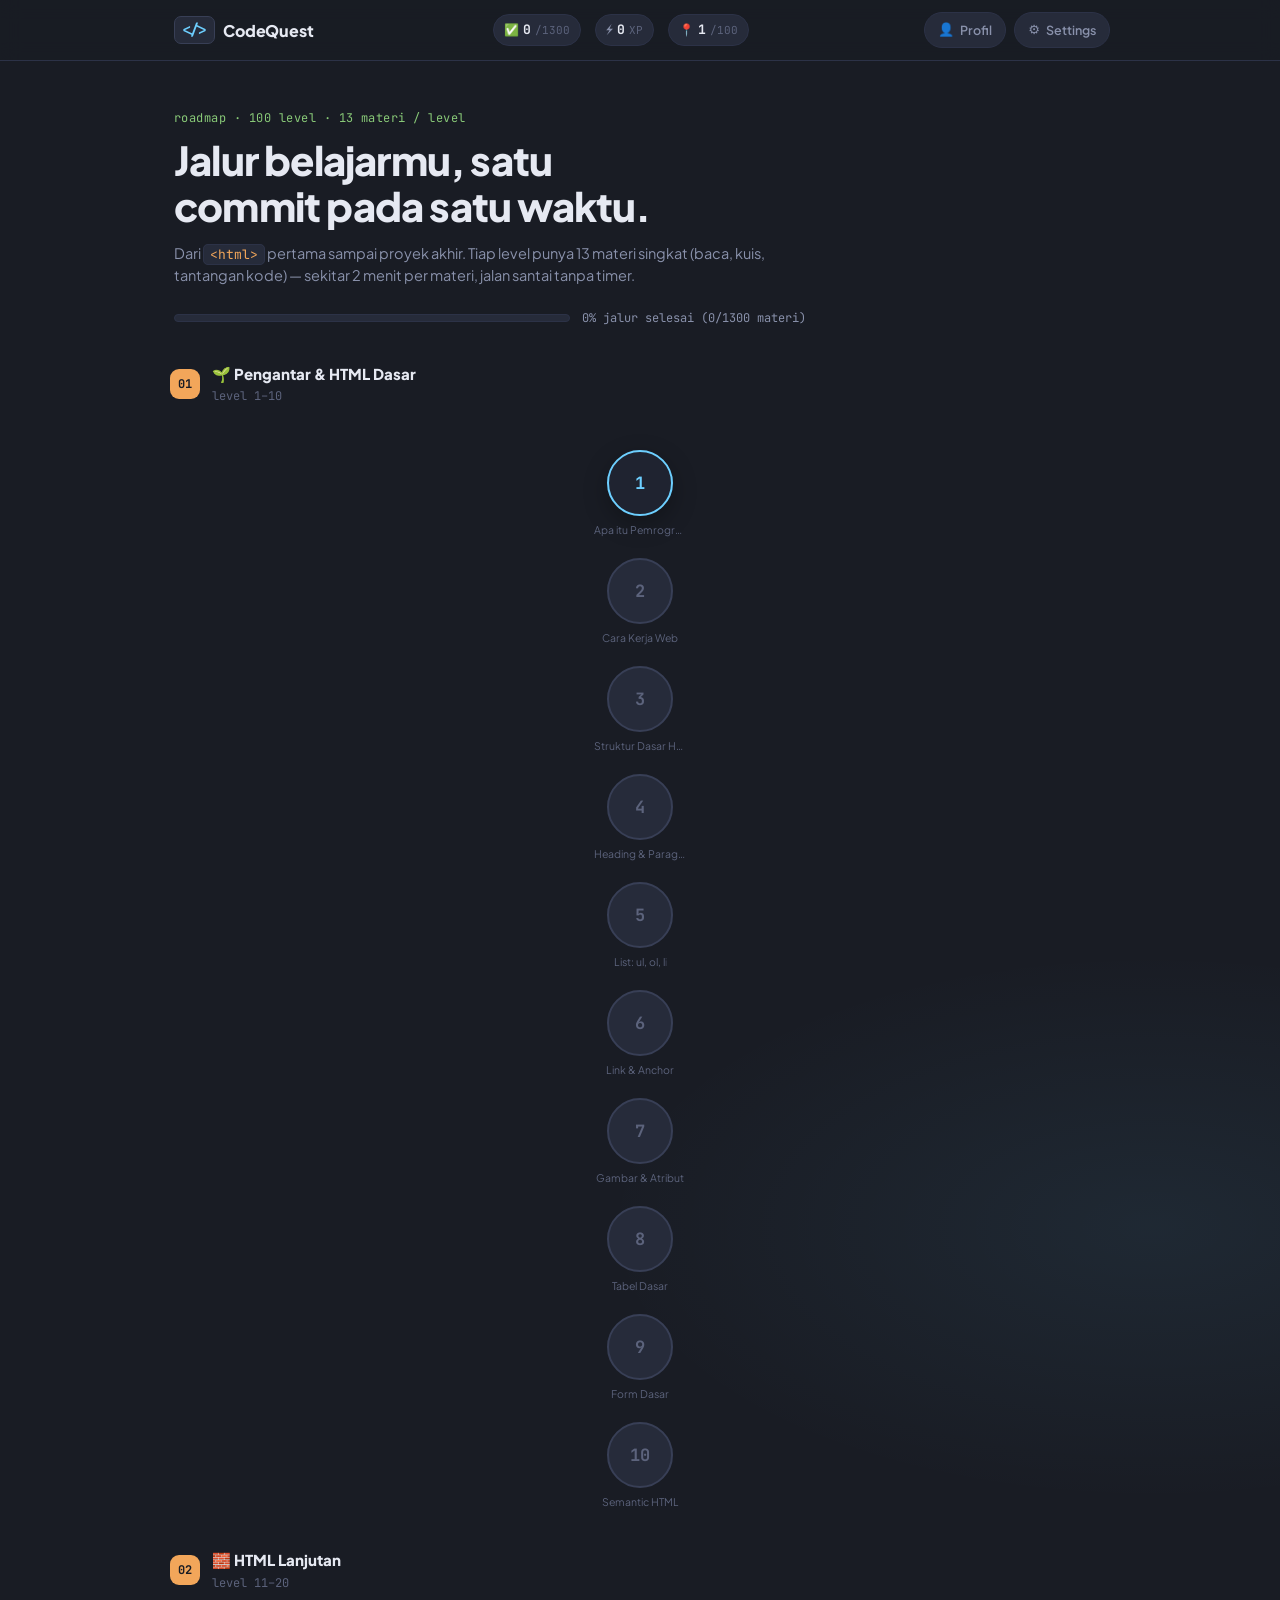
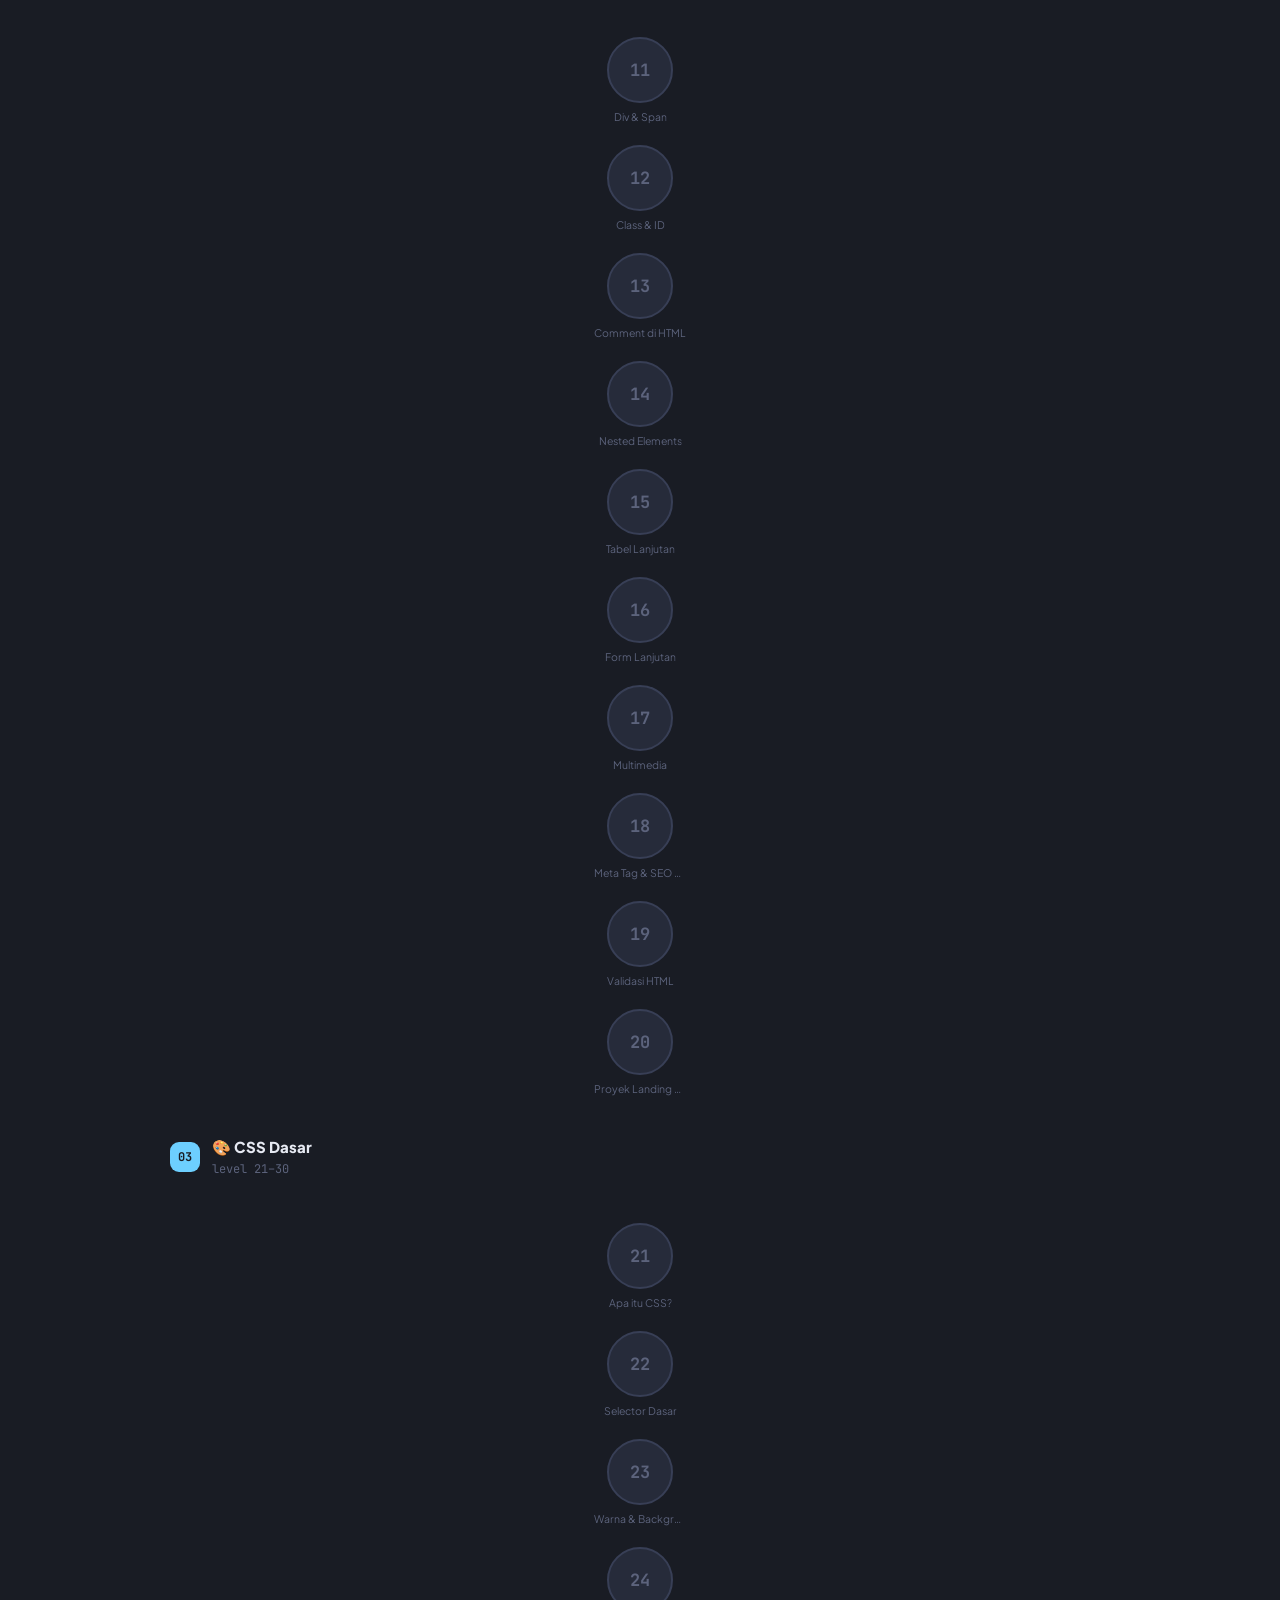
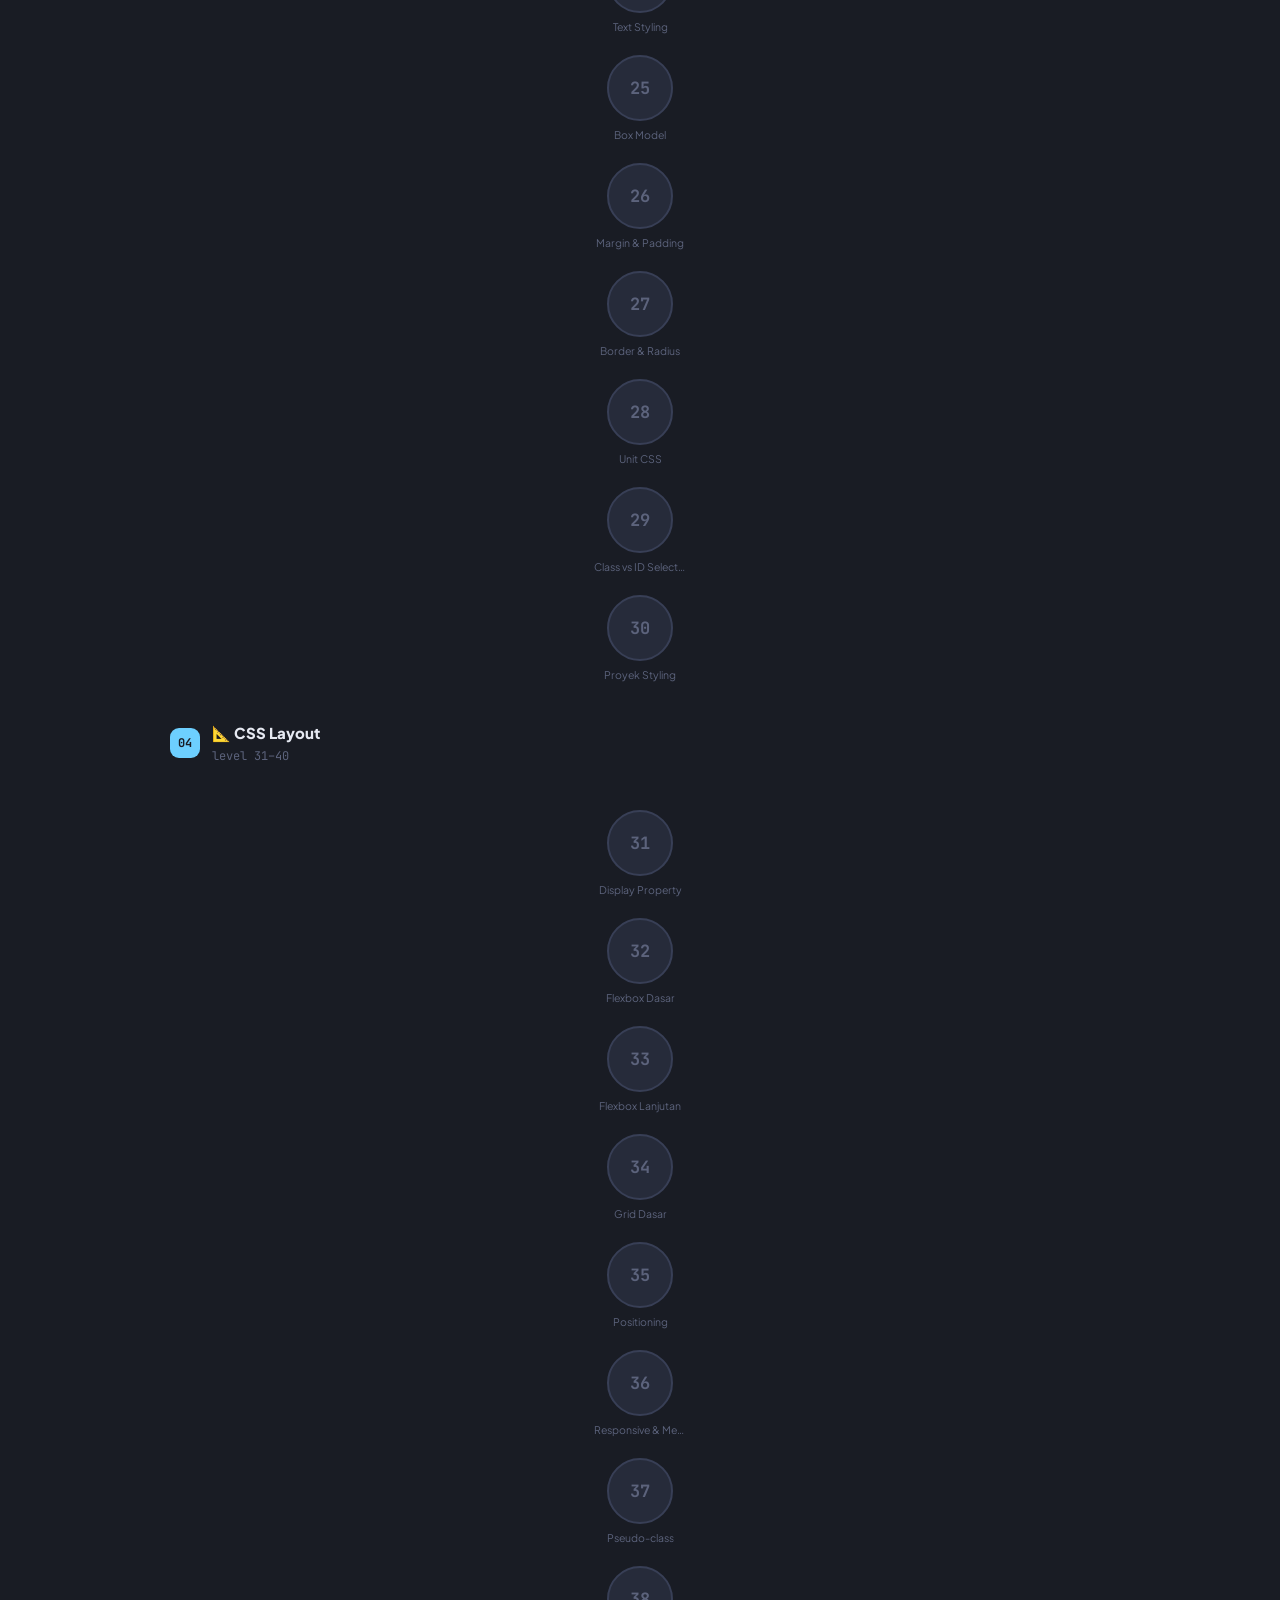
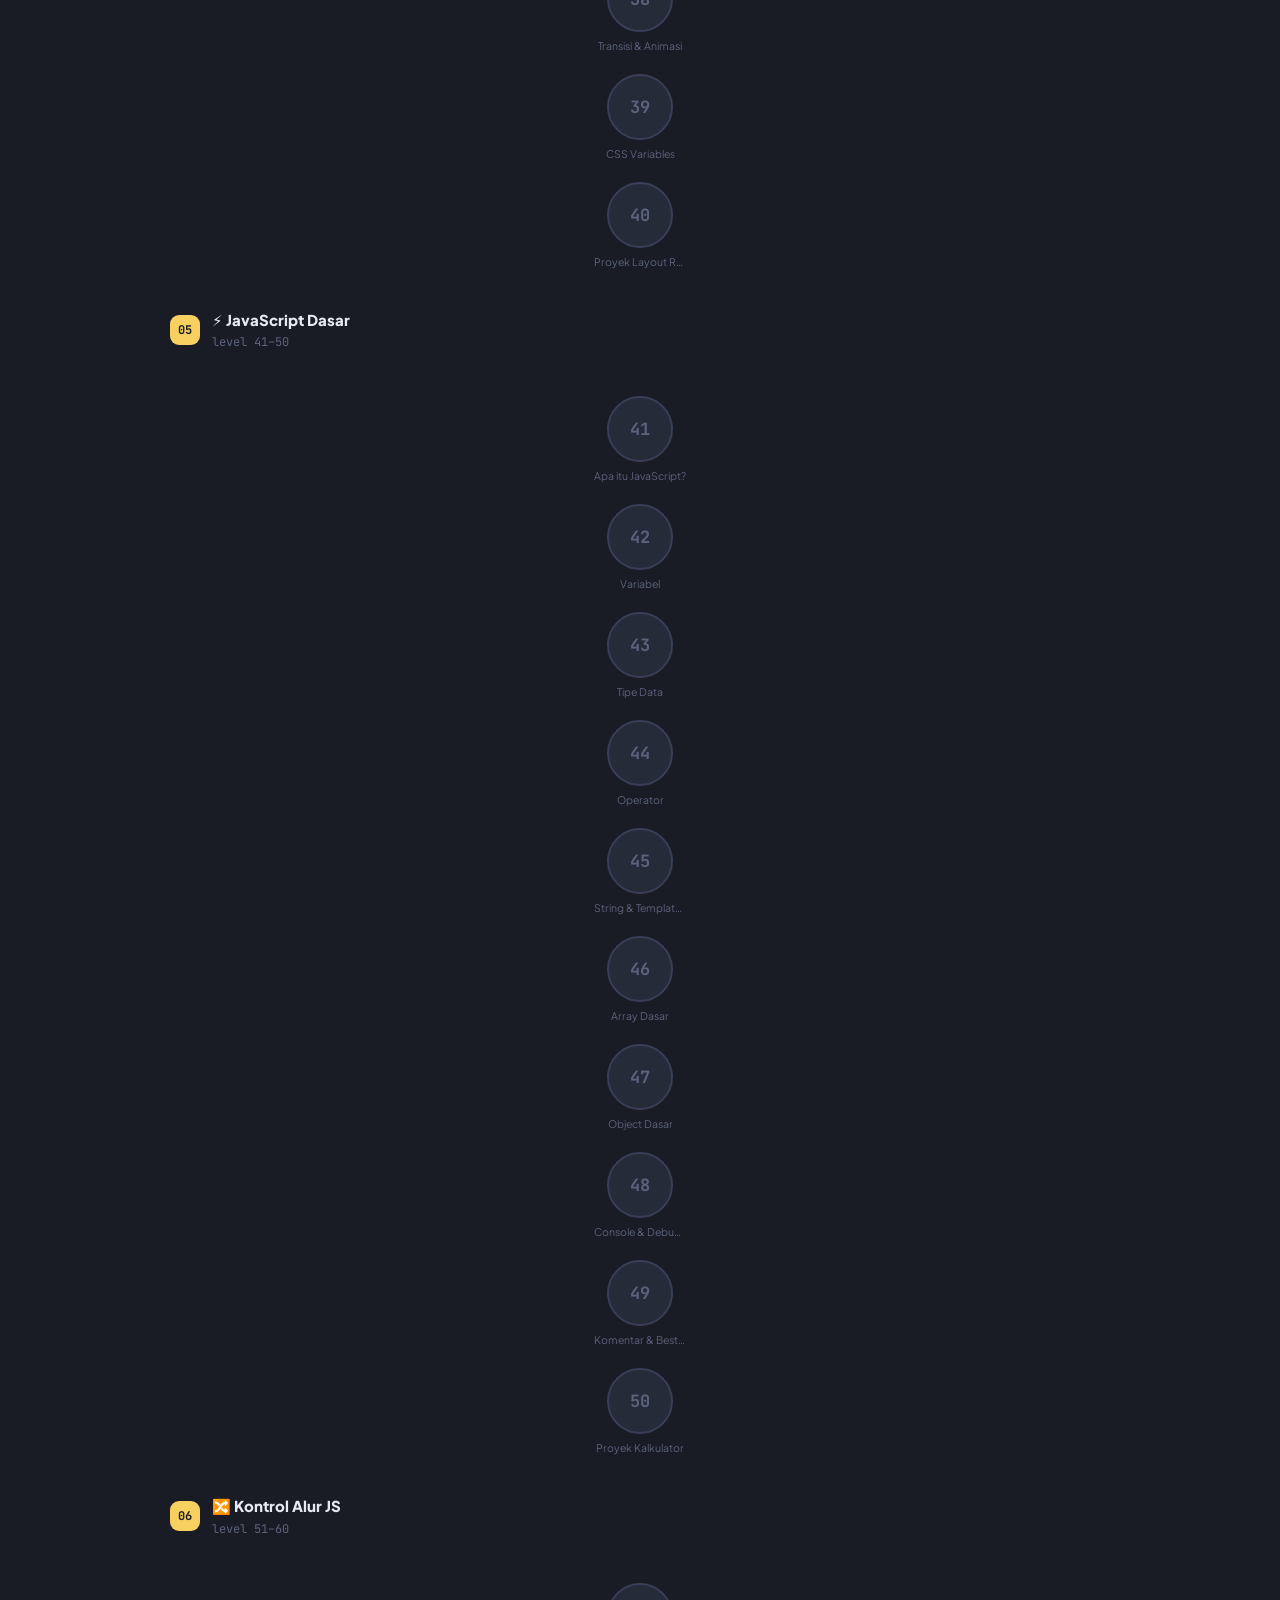
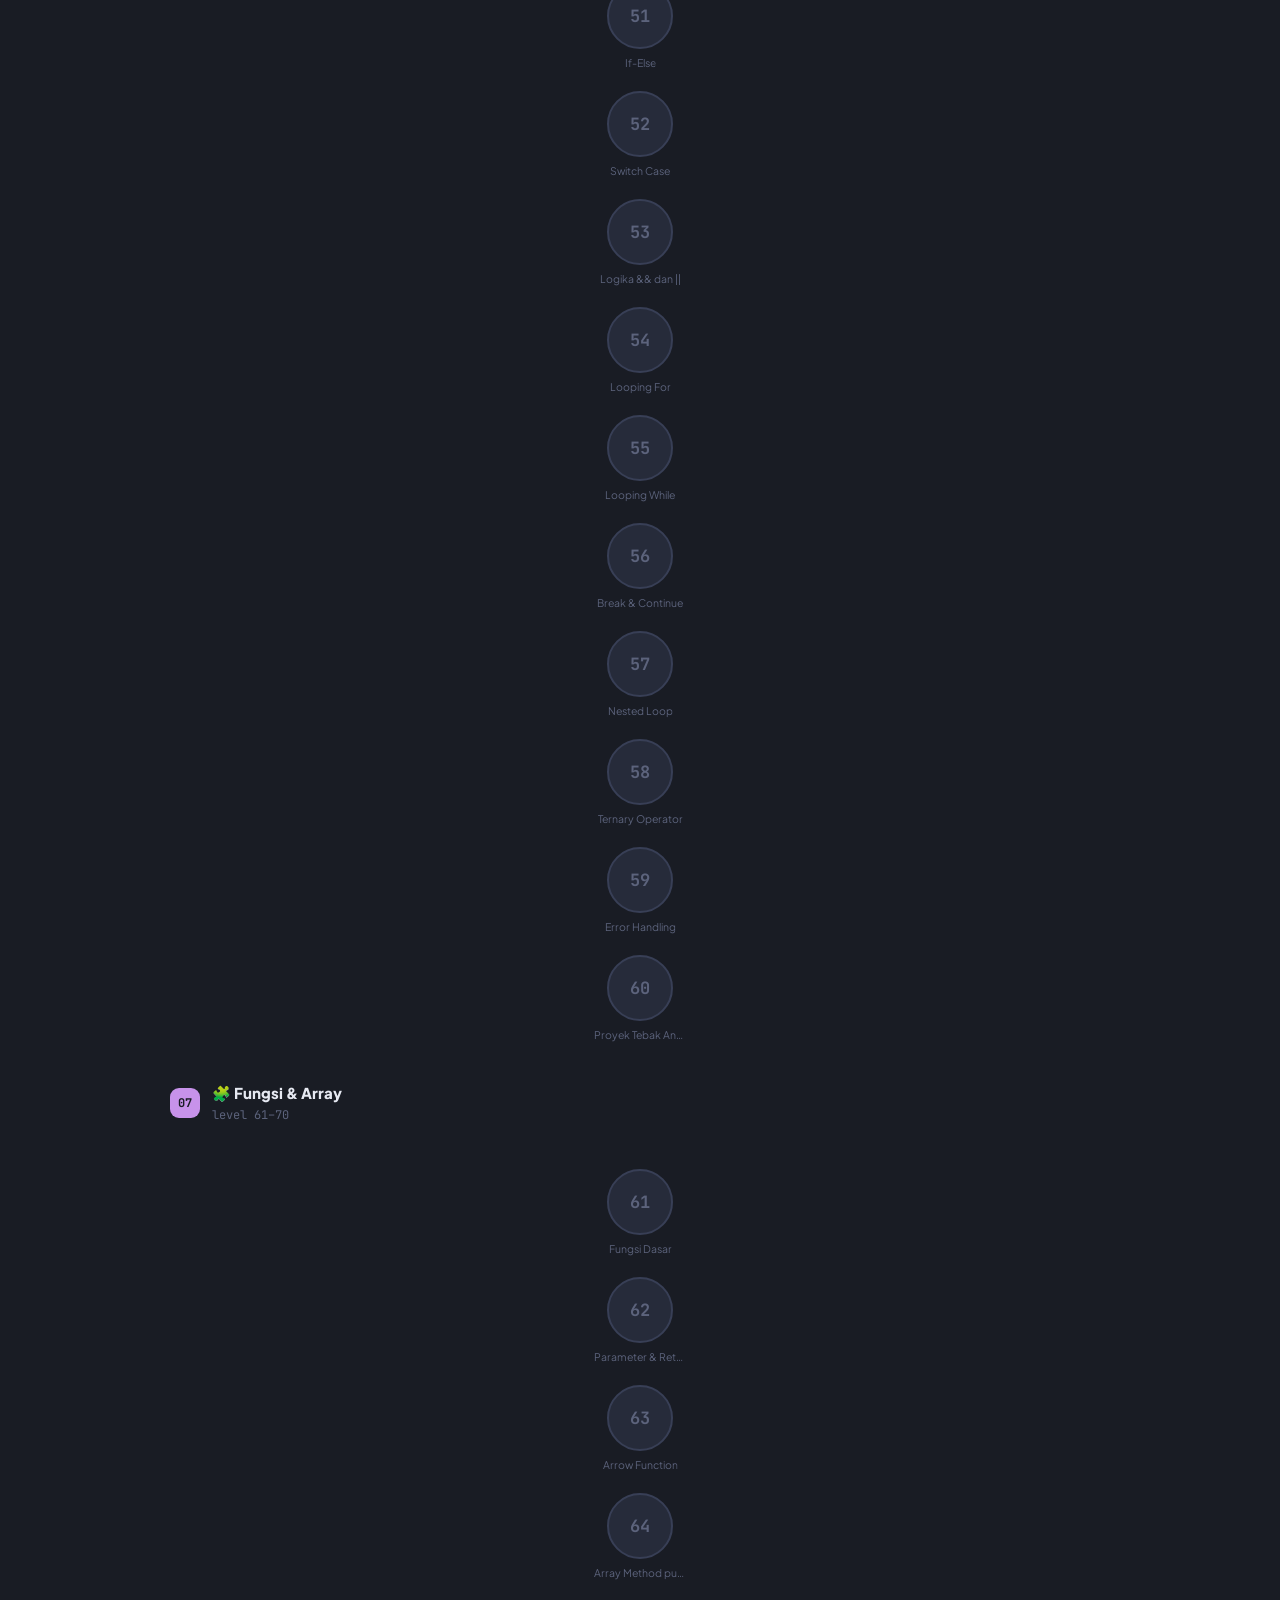
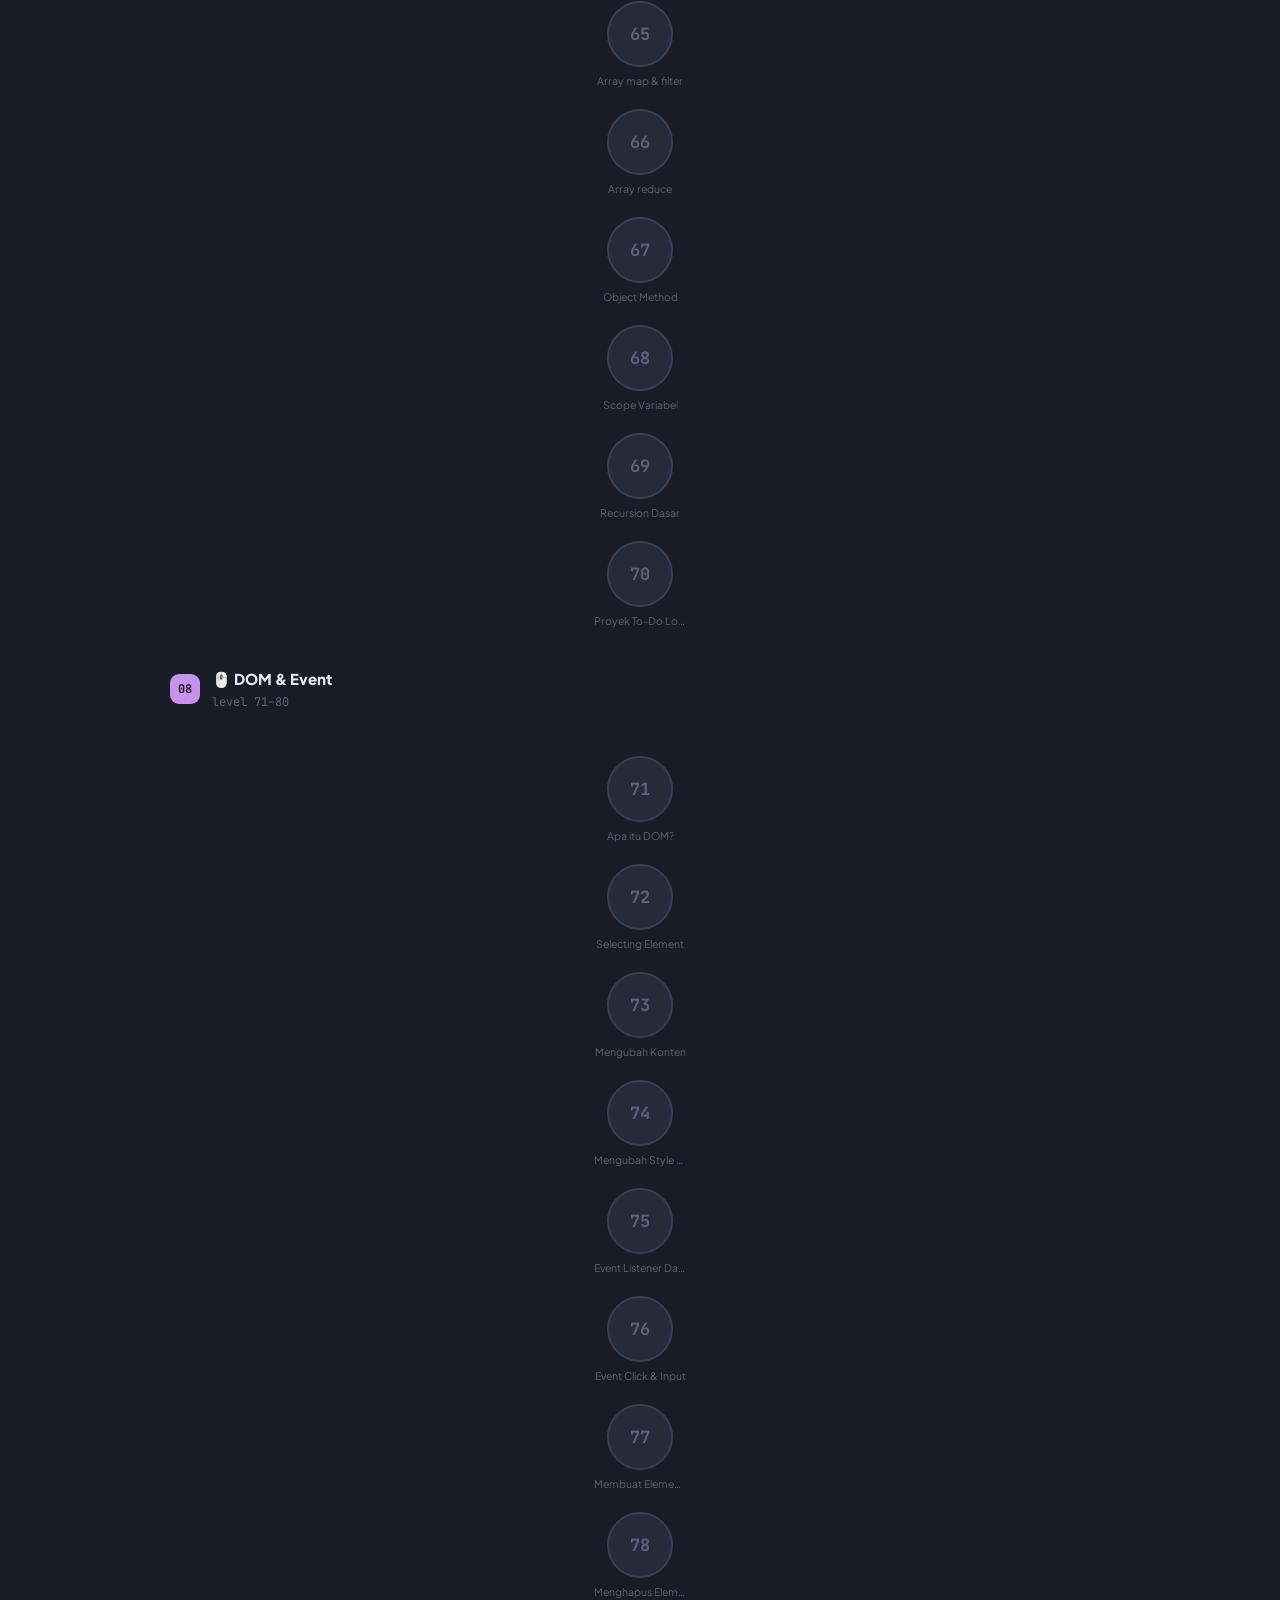
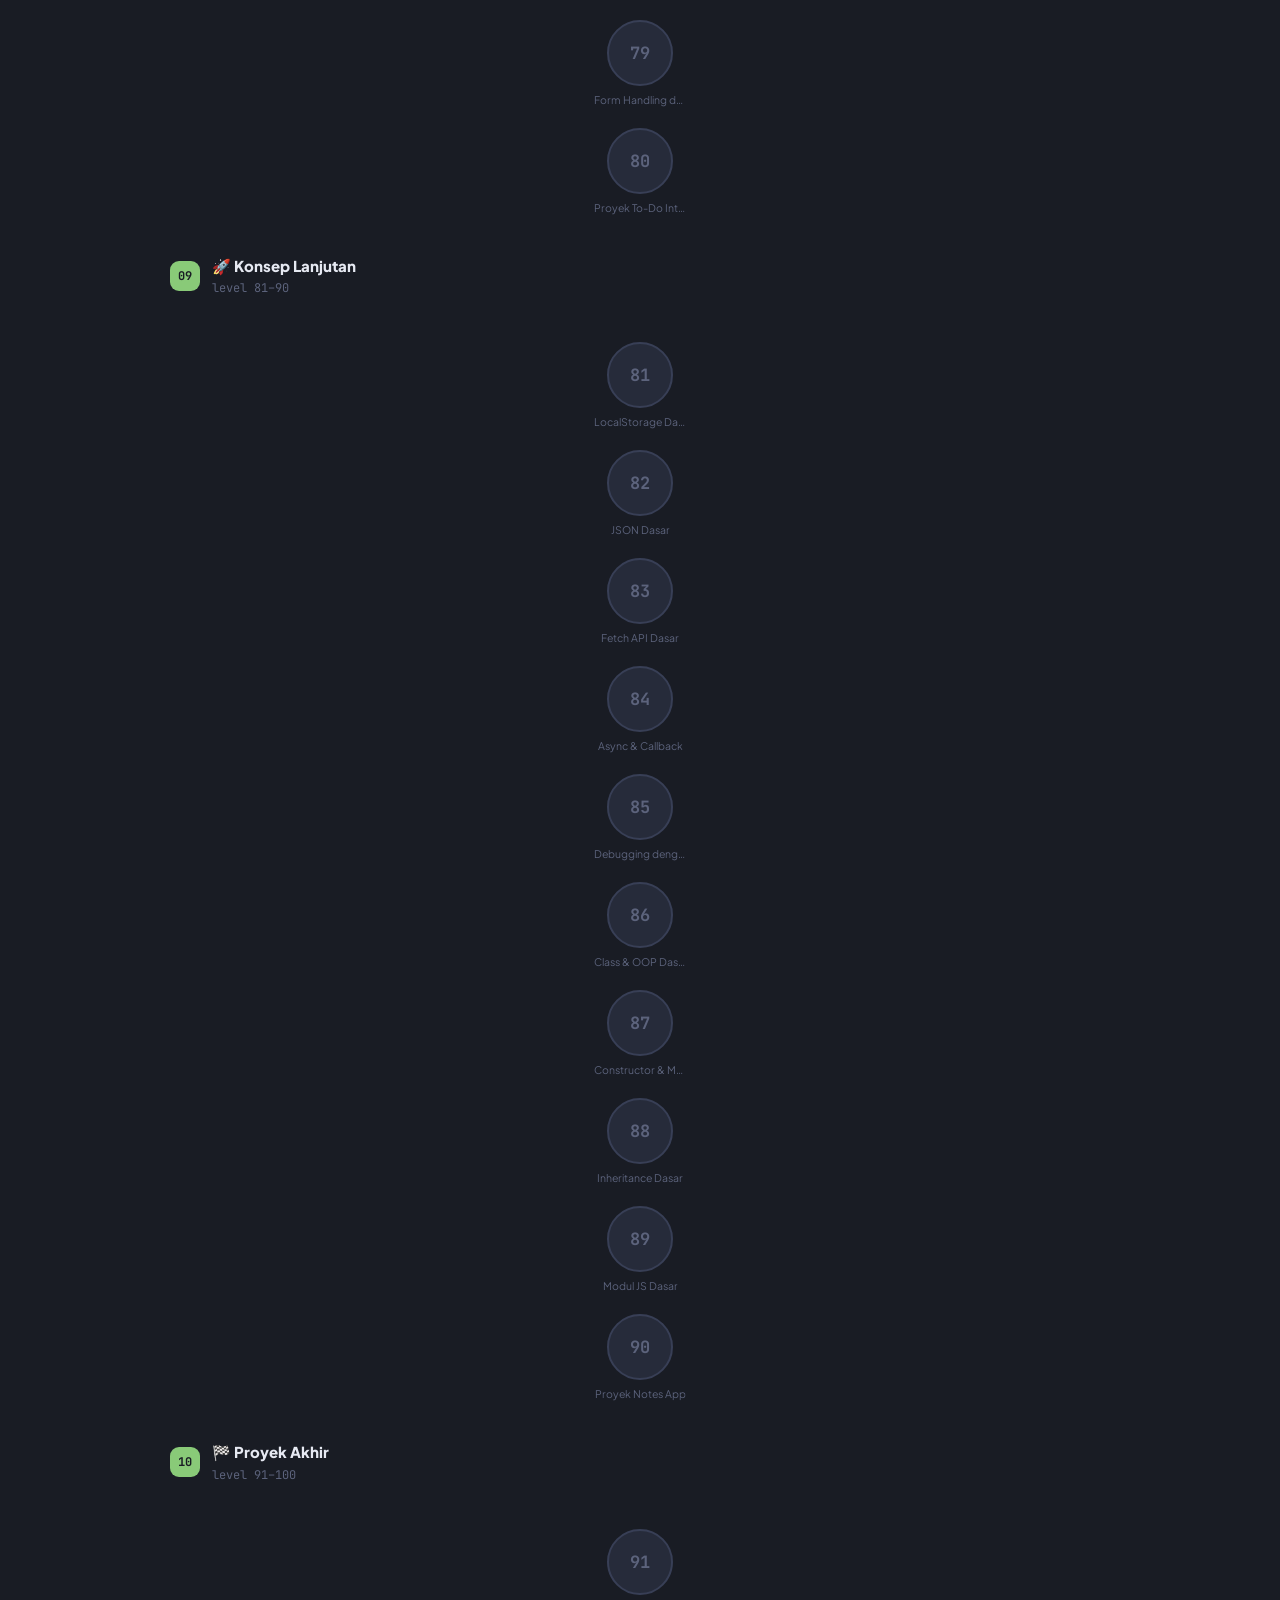
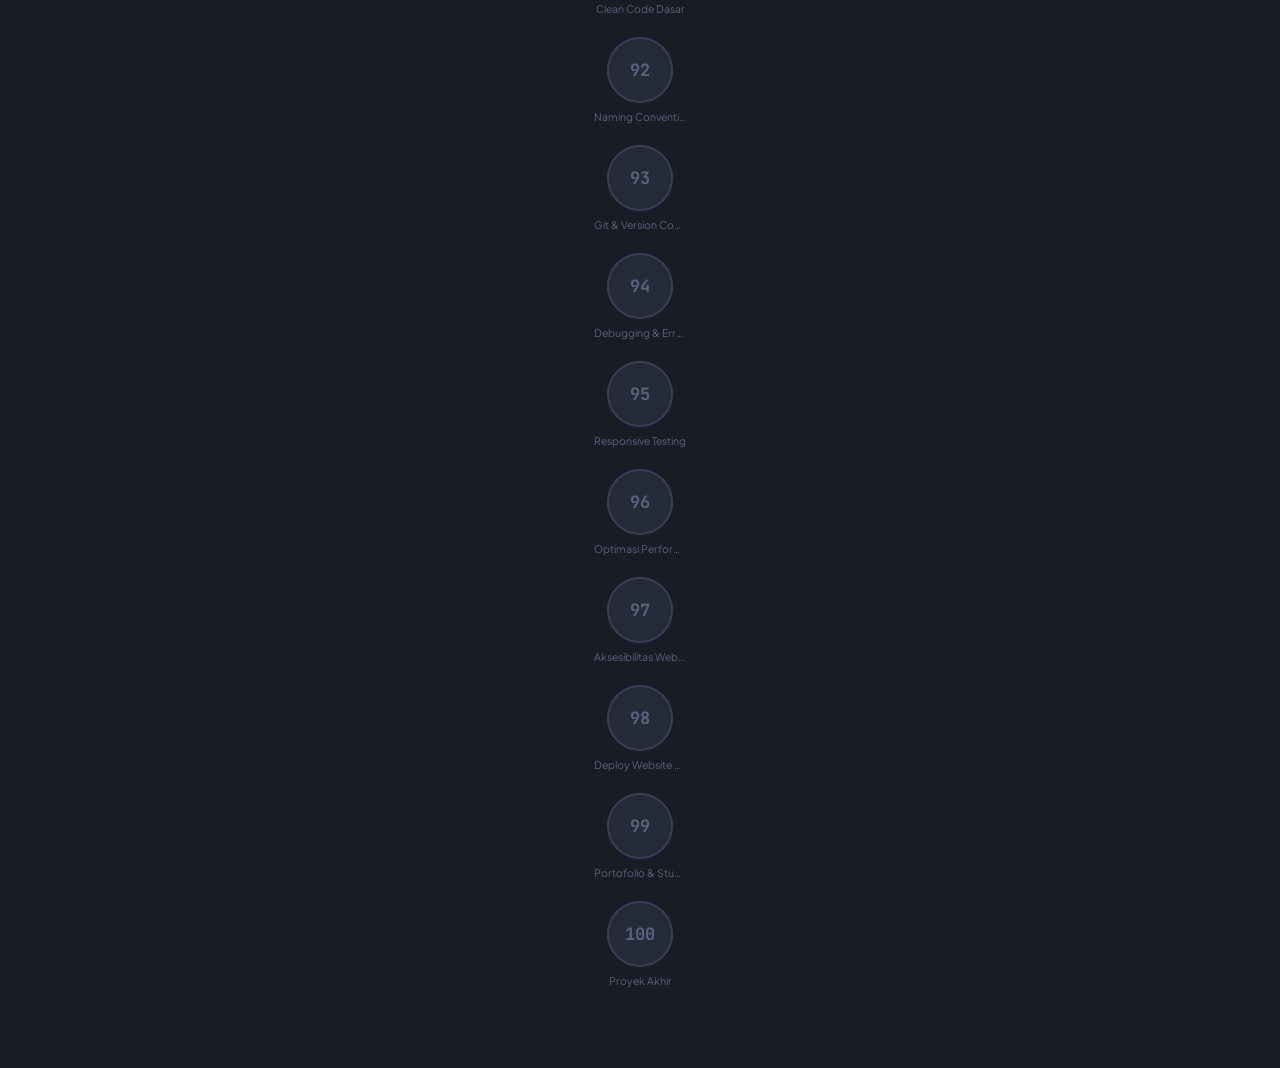
==== commit cbefcebe: "Tambah file settings dan update style" ====
--- a/index.html
+++ b/index.html
@@ -18,6 +18,7 @@
       <span class="brand-mark">&lt;/&gt;</span>
       <span class="brand-name">CodeQuest</span>
     </button>
+    <a class="greeting" id="greeting" href="profile.html" title="Buka profil"></a>
     <div class="topbar-stats">
       <div class="stat" title="Total materi selesai">
         <span class="stat-icon">✅</span>
@@ -32,7 +33,14 @@
         <span id="stat-level">1</span><span class="stat-suffix">/100</span>
       </div>
     </div>
-    <button class="btn-reset" id="btn-reset" type="button" title="Reset progres">Reset</button>
+    <nav class="page-nav">
+      <a class="btn-settings" href="profile.html" title="Profil">
+        <span class="btn-settings-icon">👤</span><span class="btn-settings-label">Profil</span>
+      </a>
+      <a class="btn-settings" href="settings.html" title="Pengaturan">
+        <span class="btn-settings-icon">⚙️</span><span class="btn-settings-label">Settings</span>
+      </a>
+    </nav>
   </div>
 </header>
 
@@ -90,6 +98,7 @@
 </div>
 
 <script src="data.js"></script>
+<script src="common.js"></script>
 <script src="script.js"></script>
 </body>
-</html>
+</html>
--- a/style.css
+++ b/style.css
@@ -26,6 +26,9 @@
 
   --font-display: "JetBrains Mono", ui-monospace, monospace;
   --font-body: "Plus Jakarta Sans", system-ui, sans-serif;
+
+  --accent: #6dcfff; /* diatur ulang oleh Settings > Tampilan */
+  --body-fs: 14.5px;
 
   --radius-sm: 8px;
   --radius-md: 14px;
@@ -76,6 +79,19 @@
   }
 }
 
+/* Sama seperti media query di atas, tapi dipicu manual lewat Settings > Kurangi animasi */
+html.reduce-motion *, html.reduce-motion *::before, html.reduce-motion *::after {
+  animation-duration: 0.001ms !important;
+  animation-iteration-count: 1 !important;
+  transition-duration: 0.001ms !important;
+  scroll-behavior: auto !important;
+}
+
+/* Ukuran teks, diatur lewat Settings > Tampilan */
+body.fs-sm { --body-fs: 13px; }
+body.fs-md { --body-fs: 14.5px; }
+body.fs-lg { --body-fs: 16.5px; }
+
 /* ===================== TOP BAR ===================== */
 
 .topbar {
@@ -109,7 +125,7 @@
 .brand-mark {
   font-family: var(--font-display);
   font-weight: 700;
-  color: var(--green);
+  color: var(--accent);
   font-size: 15px;
   background: var(--surface);
   border: 1px solid var(--border);
@@ -122,6 +138,16 @@
   font-size: 16px;
   letter-spacing: -0.01em;
 }
+
+.greeting {
+  font-size: 13px;
+  color: var(--text-muted);
+  font-family: var(--font-display);
+  white-space: nowrap;
+  text-decoration: none;
+}
+.greeting:hover { color: var(--accent); }
+.greeting:empty { display: none; }
 
 .topbar-stats {
   display: flex;
@@ -162,6 +188,26 @@
 }
 .btn-reset:hover { color: var(--red); border-color: var(--red); }
 
+.btn-settings {
+  display: flex;
+  align-items: center;
+  gap: 6px;
+  text-decoration: none;
+  background: var(--surface);
+  border: 1px solid var(--border-soft);
+  color: var(--text-muted);
+  font-size: 12.5px;
+  font-weight: 600;
+  padding: 7px 13px;
+  border-radius: 20px;
+  transition: color .15s, border-color .15s;
+  flex-shrink: 0;
+}
+.btn-settings:hover { color: var(--accent); border-color: var(--accent); }
+.btn-settings-icon { font-size: 13px; }
+
+.page-nav { display: flex; gap: 8px; margin-left: auto; }
+
 /* ===================== VIEWS ===================== */
 
 .view { max-width: 980px; margin: 0 auto; padding: 0 20px 80px; }
@@ -189,7 +235,7 @@
 
 .hero-sub {
   color: var(--text-muted);
-  font-size: 15px;
+  font-size: var(--body-fs);
   margin: 0 0 22px;
 }
 .hero-sub code {
@@ -213,7 +259,7 @@
 .hero-progress-fill {
   height: 100%;
   width: 0%;
-  background: linear-gradient(90deg, var(--green), var(--blue));
+  background: linear-gradient(90deg, var(--green), var(--accent));
   border-radius: 20px;
   transition: width .4s ease;
 }
@@ -300,8 +346,8 @@
 
 .node--current .node-btn {
   background: var(--bg-soft);
-  border: 2.5px solid var(--node-color, var(--blue));
-  color: var(--node-color, var(--blue));
+  border: 2.5px solid var(--accent);
+  color: var(--accent);
   animation: pulse-ring 2.4s ease-in-out infinite;
 }
 
@@ -458,7 +504,7 @@
 
 .materi-h { font-size: 20px; font-weight: 800; margin: 0 0 16px; }
 
-.materi-body { color: var(--text-muted); font-size: 14.5px; white-space: pre-line; margin-bottom: 16px; }
+.materi-body { color: var(--text-muted); font-size: var(--body-fs); white-space: pre-line; margin-bottom: 16px; }
 .materi-body strong { color: var(--text); }
 
 .code-block {
@@ -508,7 +554,7 @@
 .quiz-opt.wrong .quiz-opt-letter { background: var(--red); color: var(--bg); border-color: transparent; }
 .quiz-opt:disabled { cursor: default; }
 
-.challenge-prompt { font-size: 14.5px; color: var(--text-muted); margin-bottom: 14px; }
+.challenge-prompt { font-size: var(--body-fs); color: var(--text-muted); margin-bottom: 14px; }
 
 .code-input {
   width: 100%;
@@ -554,7 +600,7 @@
   border-radius: 20px;
   border: none;
 }
-.btn-primary { background: var(--green); color: var(--bg); }
+.btn-primary { background: var(--accent); color: var(--bg); }
 .btn-primary:hover { filter: brightness(1.08); }
 .btn-primary:disabled { background: var(--surface); color: var(--text-faint); cursor: not-allowed; }
 .btn-secondary { background: var(--surface); color: var(--text); border: 1px solid var(--border); }
@@ -592,6 +638,272 @@
 .complete-actions { display: flex; gap: 10px; justify-content: center; flex-wrap: wrap; }
 
 /* ===================== RESPONSIVE ===================== */
+
+/* ===================== THEME: LIGHT ===================== */
+/* Diaktifkan lewat class .theme-light di <html>, diatur oleh shared.js
+   berdasarkan Settings > Tampilan > Tema (dark/light/auto). */
+html.theme-light {
+  --bg: #f3f4f9;
+  --bg-soft: #ffffff;
+  --surface: #edeff6;
+  --surface-hover: #e4e7f1;
+  --surface-raised: #e1e4f0;
+  --border: #d7dbe8;
+  --border-soft: #e3e6f0;
+  --text: #1d2030;
+  --text-muted: #5b6076;
+  --text-faint: #8b90a5;
+}
+html.theme-light .code-block { color: #2f8f57; }
+html.theme-light .node--locked .node-btn { background: var(--surface); }
+
+/* ===================== SETTINGS PAGE ===================== */
+
+.settings-header { padding-top: 26px; max-width: 640px; }
+.settings-eyebrow {
+  font-family: var(--font-display);
+  font-size: 12px;
+  color: var(--accent);
+  letter-spacing: .04em;
+  margin: 0 0 8px;
+}
+.settings-header h1 { font-size: 28px; margin: 0 0 8px; font-weight: 800; letter-spacing: -0.01em; }
+.settings-header p { color: var(--text-muted); font-size: 14px; margin: 0; }
+
+.settings-grid {
+  display: flex;
+  flex-direction: column;
+  gap: 18px;
+  max-width: 640px;
+  margin-top: 28px;
+}
+
+.settings-section {
+  background: var(--bg-soft);
+  border: 1px solid var(--border-soft);
+  border-radius: var(--radius-lg);
+  padding: 22px 24px;
+}
+.settings-section.danger { border-color: rgba(240,113,120,0.35); }
+
+.settings-section-head { display: flex; align-items: center; gap: 10px; margin-bottom: 4px; }
+.settings-section-icon { font-size: 18px; }
+.settings-section-head h2 { font-size: 15.5px; margin: 0; font-weight: 800; }
+.settings-section-desc { font-size: 12.5px; color: var(--text-faint); margin: 4px 0 18px; }
+
+.field-row {
+  display: flex;
+  align-items: center;
+  justify-content: space-between;
+  gap: 16px;
+  padding: 12px 0;
+  border-top: 1px solid var(--border-soft);
+}
+.field-row:first-of-type { border-top: none; padding-top: 0; }
+
+.field-label { font-size: 13.5px; font-weight: 600; }
+.field-hint { font-size: 11.5px; color: var(--text-faint); margin-top: 2px; font-weight: 400; }
+
+.text-input {
+  background: var(--surface);
+  border: 1.5px solid var(--border-soft);
+  color: var(--text);
+  font-family: var(--font-body);
+  font-size: 13.5px;
+  padding: 9px 13px;
+  border-radius: var(--radius-sm);
+  width: 200px;
+  max-width: 50%;
+}
+.text-input:focus { outline: none; border-color: var(--accent); }
+
+.avatar-row { display: flex; gap: 6px; flex-wrap: wrap; justify-content: flex-end; }
+.avatar-btn {
+  background: var(--surface);
+  border: 1.5px solid var(--border-soft);
+  border-radius: 10px;
+  font-size: 17px;
+  width: 38px; height: 38px;
+  display: flex; align-items: center; justify-content: center;
+}
+.avatar-btn.active { border-color: var(--accent); background: var(--surface-raised); }
+
+.swatch-row { display: flex; gap: 9px; }
+.swatch {
+  width: 30px; height: 30px;
+  border-radius: 50%;
+  border: 2.5px solid transparent;
+  padding: 0;
+  position: relative;
+}
+.swatch.active { border-color: var(--text); }
+.swatch.active::after {
+  content: "✓";
+  position: absolute; inset: 0;
+  display: flex; align-items: center; justify-content: center;
+  font-size: 12px; color: var(--bg); font-weight: 700;
+}
+
+.pill-group { display: flex; gap: 6px; background: var(--surface); border: 1px solid var(--border-soft); border-radius: 20px; padding: 3px; }
+.pill-opt {
+  background: none; border: none; color: var(--text-muted);
+  font-size: 12.5px; font-weight: 600; padding: 7px 14px; border-radius: 18px;
+}
+.pill-opt.active { background: var(--accent); color: var(--bg); }
+
+.stepper { display: flex; align-items: center; gap: 10px; }
+.stepper-btn {
+  width: 28px; height: 28px; border-radius: 8px;
+  background: var(--surface); border: 1px solid var(--border-soft); color: var(--text);
+  font-size: 15px; display: flex; align-items: center; justify-content: center;
+}
+.stepper-val { font-family: var(--font-display); font-size: 14px; min-width: 60px; text-align: center; }
+
+.toggle { position: relative; width: 44px; height: 25px; flex-shrink: 0; }
+.toggle input { opacity: 0; width: 0; height: 0; position: absolute; }
+.toggle-track {
+  position: absolute; inset: 0; background: var(--surface); border: 1px solid var(--border-soft);
+  border-radius: 20px; transition: background .15s;
+}
+.toggle-track::after {
+  content: ""; position: absolute; top: 2px; left: 2px;
+  width: 19px; height: 19px; border-radius: 50%; background: var(--text-faint);
+  transition: transform .15s, background .15s;
+}
+.toggle input:checked + .toggle-track { background: var(--accent); border-color: var(--accent); }
+.toggle input:checked + .toggle-track::after { transform: translateX(19px); background: var(--bg); }
+
+.stat-mini-grid {
+  display: grid;
+  grid-template-columns: repeat(4, 1fr);
+  gap: 10px;
+  margin-bottom: 18px;
+}
+.stat-mini {
+  background: var(--surface);
+  border: 1px solid var(--border-soft);
+  border-radius: var(--radius-sm);
+  padding: 12px 10px;
+  text-align: center;
+}
+.stat-mini-val { font-family: var(--font-display); font-size: 17px; font-weight: 700; color: var(--accent); }
+.stat-mini-label { font-size: 10.5px; color: var(--text-faint); margin-top: 3px; }
+
+.settings-actions-row { display: flex; gap: 10px; flex-wrap: wrap; }
+#import-file-input { display: none; }
+
+.danger-text { font-size: 12.5px; color: var(--text-muted); margin: 0 0 14px; }
+.btn-danger {
+  background: rgba(240,113,120,0.12);
+  color: var(--red);
+  border: 1px solid rgba(240,113,120,0.4);
+  font-size: 13.5px;
+  font-weight: 700;
+  padding: 11px 20px;
+  border-radius: 20px;
+}
+.btn-danger:hover { background: rgba(240,113,120,0.2); }
+
+.toast {
+  position: fixed;
+  bottom: 24px;
+  left: 50%;
+  transform: translateX(-50%) translateY(20px);
+  background: var(--surface-raised);
+  border: 1px solid var(--border);
+  color: var(--text);
+  padding: 11px 20px;
+  border-radius: 20px;
+  font-size: 13px;
+  box-shadow: var(--shadow-card);
+  opacity: 0;
+  pointer-events: none;
+  transition: opacity .2s, transform .2s;
+  z-index: 80;
+}
+.toast.show { opacity: 1; transform: translateX(-50%) translateY(0); }
+
+@media (max-width: 560px) {
+  .field-row { flex-direction: column; align-items: flex-start; gap: 8px; }
+  .text-input { width: 100%; max-width: 100%; }
+  .avatar-row { justify-content: flex-start; }
+  .stat-mini-grid { grid-template-columns: repeat(2, 1fr); }
+}
+
+/* ===================== PROFILE PAGE ===================== */
+
+.profile-card {
+  display: flex;
+  align-items: center;
+  gap: 20px;
+  margin-top: 34px;
+  padding: 24px;
+  background: var(--bg-soft);
+  border: 1px solid var(--border-soft);
+  border-radius: var(--radius-lg);
+}
+
+.profile-avatar {
+  width: 74px; height: 74px;
+  border-radius: 50%;
+  background: var(--surface);
+  border: 2px solid var(--accent);
+  font-size: 34px;
+  display: flex; align-items: center; justify-content: center;
+  flex-shrink: 0;
+}
+
+.profile-info { flex: 1; min-width: 0; }
+
+.profile-name-input {
+  background: none;
+  border: none;
+  border-bottom: 1.5px dashed var(--border);
+  color: var(--text);
+  font-family: var(--font-body);
+  font-weight: 800;
+  font-size: 21px;
+  padding: 2px 0 6px;
+  width: 100%;
+  max-width: 320px;
+}
+.profile-name-input:focus { outline: none; border-color: var(--accent); }
+.profile-name-input::placeholder { color: var(--text-faint); font-weight: 600; }
+
+.profile-sub { margin: 8px 0 0; font-size: 12.5px; color: var(--text-faint); font-family: var(--font-display); }
+
+.badge-grid {
+  display: grid;
+  grid-template-columns: repeat(auto-fill, minmax(150px, 1fr));
+  gap: 10px;
+}
+
+.badge {
+  display: flex;
+  align-items: center;
+  gap: 10px;
+  background: var(--surface);
+  border: 1.5px solid var(--border-soft);
+  border-radius: var(--radius-sm);
+  padding: 11px 12px;
+}
+.badge-emoji {
+  width: 34px; height: 34px;
+  border-radius: 9px;
+  display: flex; align-items: center; justify-content: center;
+  font-size: 16px;
+  background: var(--bg);
+  flex-shrink: 0;
+}
+.badge.locked { opacity: .45; }
+.badge.locked .badge-emoji { filter: grayscale(1); }
+.badge-name { font-size: 11.5px; font-weight: 700; line-height: 1.25; }
+.badge-status { font-size: 10px; color: var(--text-faint); margin-top: 1px; }
+
+@media (max-width: 560px) {
+  .profile-card { flex-direction: column; text-align: center; }
+  .profile-name-input { text-align: center; }
+}
 
 @media (max-width: 720px) {
   .level-body { grid-template-columns: 1fr; }
@@ -607,4 +919,4 @@
   .stat { padding: 4px 8px; font-size: 11px; }
   :root { --node-size: 56px; --row-height: 92px; }
   .materi-panel { padding: 20px 18px; }
-}
+}
